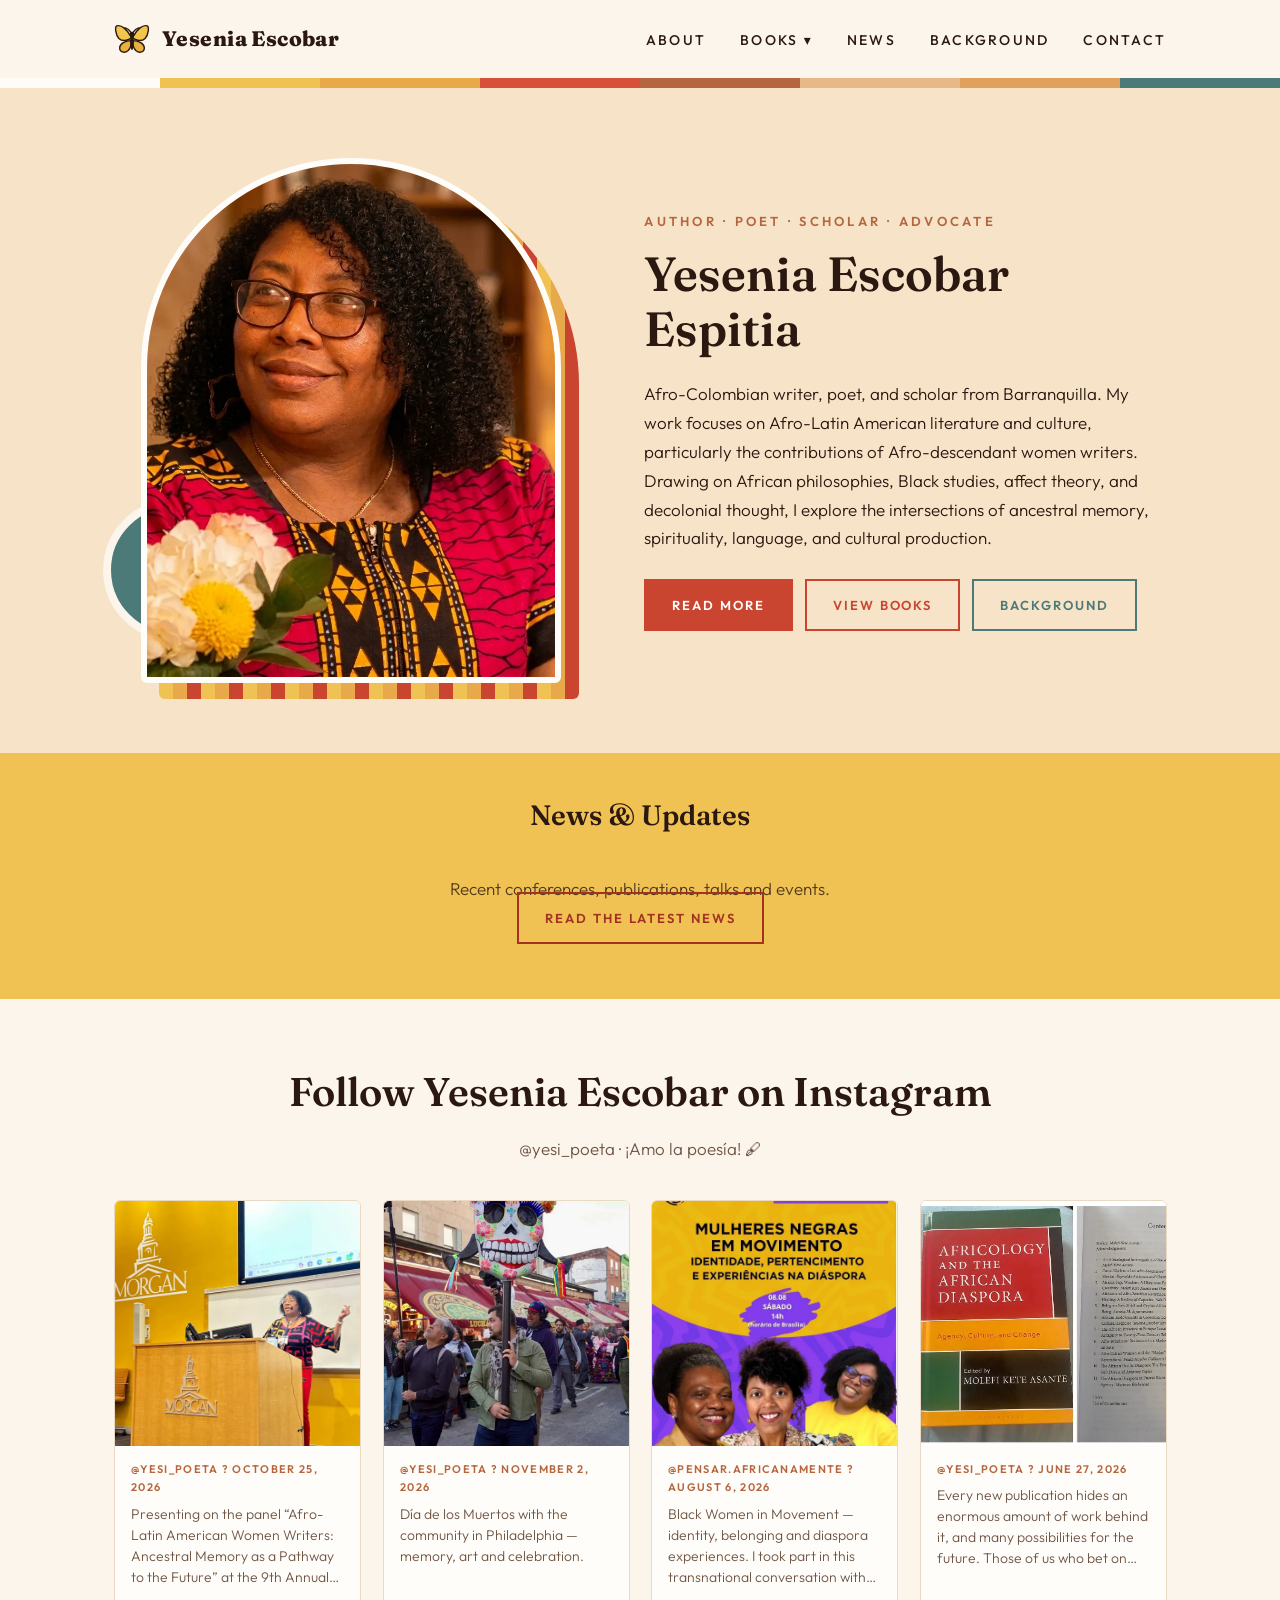
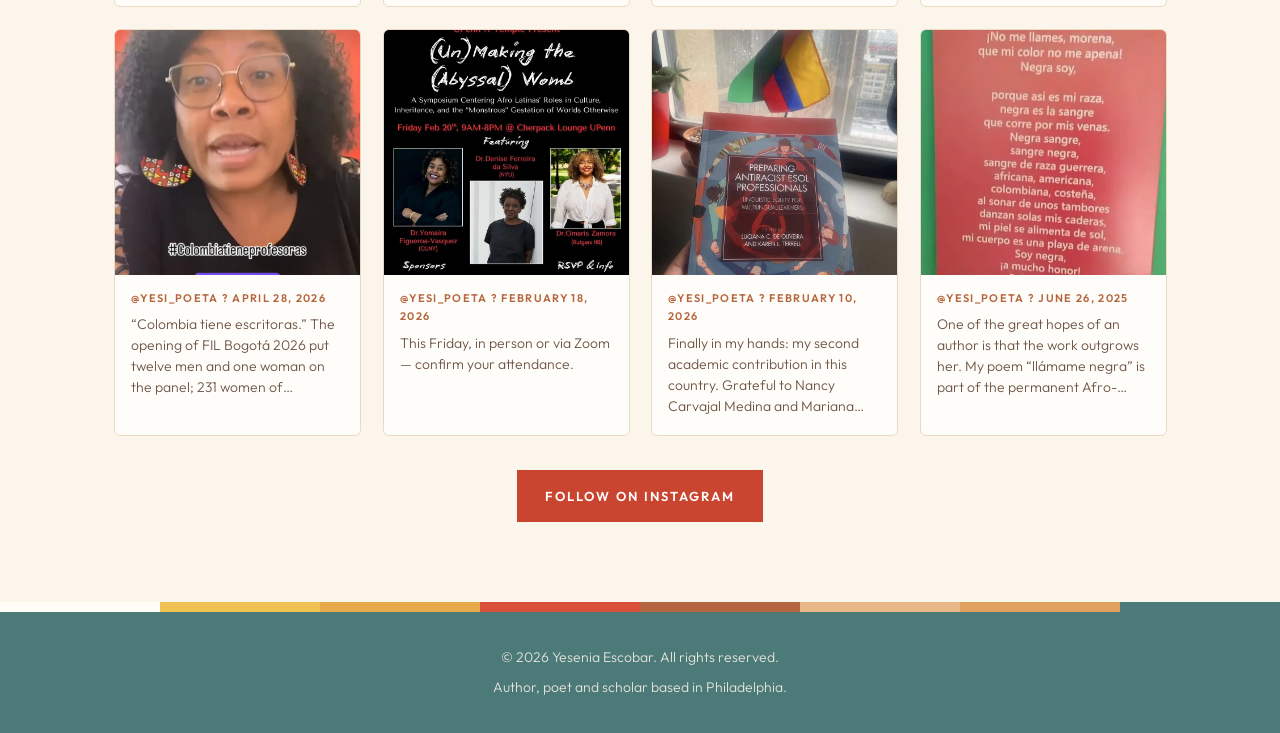
==== index.html @ 47290bd9 "Update site content and media - Add Background page with two tabs (Scholar and Writer / Activism and" ====
<!DOCTYPE html>
<html lang="en">
<head>
<meta charset="utf-8">
<meta name="viewport" content="width=device-width, initial-scale=1, viewport-fit=cover">
<meta name="description" content="Yesenia Escobar Espitia — Afro-Colombian writer, poet, professor and lawyer. Author of Anoche soñé con cocodrilos, Ensueño negro del África mía, ¿Dónde estás, Masmelo? and Mamá Avó.">
<title>Yesenia Escobar | Author & Poet</title>
<link href="https://fonts.googleapis.com/css2?family=Fraunces:ital,wght@0,400;0,600;0,800;1,400&family=Outfit:wght@300;400;500;600&display=swap" rel="stylesheet">
<link rel="icon" href="assets/img/favicon.svg?v=8" type="image/svg+xml">
<link rel="stylesheet" href="css/styles.css?v=8">
<link rel="stylesheet" href="css/animations.css?v=8">
</head>
<body data-page="home">
<div class="progress"></div>
<header><div class="wrap bar">
<a class="logo" href="index.html"><span class="bfly" aria-hidden="true"><svg viewBox="-1 -1 66 66" xmlns="http://www.w3.org/2000/svg"><g class="wing wing-l" stroke="#2b1810" stroke-width="2.6" stroke-linejoin="round"><path d="M30 28C24 15 12 5 4 8 0.5 10 1.5 24 8 31 14 37 24 35 30 31Z" fill="#f2c64b"/><path d="M30 35C21 35 11 39 9.5 47 8.5 56 18 59 25 53 29 49 31 41 30 35Z" fill="#e9b23e"/></g><g class="wing wing-r" stroke="#2b1810" stroke-width="2.6" stroke-linejoin="round"><path d="M34 28C40 15 52 5 60 8 63.5 10 62.5 24 56 31 50 37 40 35 34 31Z" fill="#f2c64b"/><path d="M34 35C43 35 53 39 54.5 47 55.5 56 46 59 39 53 35 49 33 41 34 35Z" fill="#e9b23e"/></g><ellipse cx="32" cy="38" rx="3.2" ry="14.5" fill="#2b1810"/><circle cx="32" cy="23" r="4.3" fill="#2b1810"/><path d="M30.5 20.5C27 15 23 12.5 19.5 11.5M33.5 20.5C37 15 41 12.5 44.5 11.5" fill="none" stroke="#2b1810" stroke-width="2.6" stroke-linecap="round"/></svg></span>Yesenia Escobar</a>
<button class="burger" id="burger" aria-label="Menu" aria-expanded="false">☰</button>
<nav id="nav"><ul>
<li><a href="about.html" data-r="about">About</a></li>
<li class="dd"><a href="books.html" data-r="books">Books ▾</a><ul id="ddl"></ul></li>
<li><a href="news.html" data-r="news">News</a></li>
<li><a href="profiles.html" data-r="profiles">Background</a></li>
<li><a href="contact.html" data-r="contact">Contact</a></li>
</ul></nav></div></header>
<main id="app">
<div class="wrap"><section class="hero">
<div class="photo"><div class="pf"><img src="assets/img/profile.webp" alt="Portrait of Yesenia Escobar" width="1102" height="960"></div></div>
<div><div class="kicker">Author · Poet · Scholar · Advocate</div><h1>Yesenia Escobar Espitia</h1><p>Afro-Colombian writer, poet, and scholar from Barranquilla. My work focuses on Afro-Latin American literature and culture, particularly the contributions of Afro-descendant women writers. Drawing on African philosophies, Black studies, affect theory, and decolonial thought, I explore the intersections of ancestral memory, spirituality, language, and cultural production.</p><div class="btns"><a class="btn solid" href="about.html">Read More</a><a class="btn" href="books.html">View Books</a><a class="btn green" href="profiles.html">Background</a></div></div>
</section></div>
<section class="band"><div class="wrap"><h2>News &amp; Updates</h2><p>Recent conferences, publications, talks and events.</p><a class="btn" href="news.html">Read the Latest News</a></div></section>
<section class="insta"><div class="wrap"><h2>Follow Yesenia Escobar on Instagram</h2><span class="handle">@yesi_poeta · ¡Amo la poesía! 🖋</span><div class="ig-grid" id="ig"></div><div class="btns" style="justify-content:center;margin-top:34px"><a class="btn solid" href="https://www.instagram.com/yesi_poeta/">Follow on Instagram</a></div></div></section>
</main>
<footer><div class="wrap"><span>© 2026 Yesenia Escobar. All rights reserved.</span><span>Author, poet and scholar based in Philadelphia.</span></div></footer>
<script src="js/data.js?v=8"></script>
<script src="js/animations.js?v=8"></script>
<script src="js/main.js?v=8"></script>
</body>
</html>
---- css/styles.css ----
:root{color-scheme:light;--bg:#fbf5ec;--surface:#fffdf9;--ink:#2b1810;--muted:#6f5646;--terra:#c9452f;--terra-d:#a33220;--green:#4c7a78;--ochre:#efc253;--amber:#e8a94a;--clay:#b5663f;--peach:#e8b887;--line:#ead9c3;--on-dark:#fff7ec;--tint:#f6e3c8;--stripe:linear-gradient(90deg,#fffcf8 0 12.5%,#efc253 0 25%,#e8a94a 0 37.5%,#d9503a 0 50%,#b5663f 0 62.5%,#e8b887 0 75%,#e0a15e 0 87.5%,#4c7a78 0)}


html{scroll-padding-top:env(safe-area-inset-top,0px);scroll-behavior:smooth}
*{box-sizing:border-box}
body{margin:0;padding-top:env(safe-area-inset-top,0px);padding-bottom:env(safe-area-inset-bottom,0px);background:var(--bg);color:var(--ink);font-family:'Outfit',system-ui,sans-serif;font-weight:300;line-height:1.7;font-size:17px}
h1,h2,h3{font-family:'Fraunces',Georgia,serif;font-weight:600;line-height:1.15;margin:0 0 .5em}
a{color:inherit;text-decoration:none}
.wrap{max-width:1100px;margin:0 auto;padding:0 24px}
/* header */
header{position:sticky;top:env(safe-area-inset-top,0px);z-index:50;background:var(--bg);border-bottom:1px solid var(--line)}
body::before{content:"";position:fixed;inset:0 0 auto;height:env(safe-area-inset-top,0px);background:var(--bg);z-index:30}
.bar{display:flex;align-items:center;justify-content:space-between;height:78px}
.logo{display:flex;align-items:center;gap:12px;font-family:'Fraunces',serif;font-weight:800;font-size:21px;letter-spacing:.02em;cursor:pointer}
.logo .bfly{width:36px;height:36px;display:block;flex:none}
.logo .bfly svg{display:block;width:100%;height:100%;overflow:visible}
nav ul{list-style:none;display:flex;gap:34px;margin:0;padding:0}
nav a{font-size:14px;letter-spacing:.16em;text-transform:uppercase;font-weight:500;padding:8px 0;border-bottom:2px solid transparent;cursor:pointer}
nav a:hover,nav a.on{border-color:var(--terra);color:var(--terra)}
.dd{position:relative}
.dd ul{display:none;position:absolute;top:100%;left:-18px;z-index:60;flex-direction:column;gap:0;background:var(--surface);border:1px solid var(--line);border-top:3px solid var(--terra);min-width:270px;padding:8px 0;box-shadow:0 14px 30px #0002}
.dd:hover ul{display:flex}
.dd ul a{display:block;padding:9px 20px;text-transform:none;letter-spacing:0;font-size:15px;border:0}
.dd ul a:hover{background:var(--bg)}
.burger{display:none;background:none;border:0;font-size:28px;color:var(--ink);cursor:pointer}
@media(max-width:860px){.burger{display:block}nav{display:none;position:absolute;top:78px;left:0;right:0;background:var(--bg);border-bottom:1px solid var(--line);padding:10px 24px 20px}nav.show{display:block}nav ul{flex-direction:column;gap:6px}.dd ul{display:flex;position:static;box-shadow:none;border:0;border-left:3px solid var(--terra);margin-left:6px}}
/* hero */
.hero{display:grid;grid-template-columns:1fr 1.1fr;gap:56px;align-items:center;padding:70px 0}
.cover{aspect-ratio:2/3;border-radius:4px 10px 10px 4px;position:relative;display:flex;flex-direction:column;justify-content:space-between;padding:12% 10%;color:var(--on-dark);box-shadow:-8px 10px 0 var(--ochre),0 24px 50px #0004;overflow:hidden}
.cover::before{content:"";position:absolute;inset:0;background:repeating-linear-gradient(135deg,#ffffff12 0 12px,transparent 12px 24px);}
.cover::after{content:"";position:absolute;left:0;top:0;bottom:0;width:7%;background:#0003}
.cover b{font-family:'Fraunces',serif;font-size:clamp(24px,3.4vw,40px);line-height:1.05;position:relative;text-transform:uppercase;letter-spacing:.03em}
.cover small{position:relative;letter-spacing:.3em;text-transform:uppercase;font-size:12px}
.c0{background:linear-gradient(160deg,#d9503a,#8c2a1a)}.c1{background:linear-gradient(160deg,#4c7a78,#2a4745)}.c2{background:linear-gradient(160deg,#efc253,#c98a2a)}.c3{background:linear-gradient(160deg,#b5663f,#5a2d18)}.c4{background:linear-gradient(160deg,#e8a94a,#b5663f)}.c5{background:linear-gradient(160deg,#c9452f,#e8a94a)}.c6{background:linear-gradient(160deg,#4c7a78,#d9503a)}
.kicker{font-size:13px;letter-spacing:.25em;text-transform:uppercase;color:var(--terra);font-weight:600;margin-bottom:14px}
.hero h1,.hero h2{font-size:clamp(30px,4vw,48px)}
.btns{display:flex;flex-wrap:wrap;gap:12px;margin-top:26px}
.btn{display:inline-block;padding:13px 26px;border:2px solid var(--terra);font-size:13px;letter-spacing:.15em;text-transform:uppercase;font-weight:600;cursor:pointer;background:transparent;color:var(--terra);font-family:inherit;transition:.2s}
.btn:hover{background:var(--terra);color:#fff}
.btn.solid{background:var(--terra);color:#fff}.btn.solid:hover{background:var(--terra-d);border-color:var(--terra-d)}
.btn.green{border-color:var(--green);color:var(--green)}.btn.green:hover{background:var(--green);color:#fff}
@media(max-width:860px){.hero{grid-template-columns:1fr;gap:36px;padding:40px 0}.cover{max-width:300px;margin:0 auto 10px}}
.photo{position:relative;width:100%;max-width:420px;margin:0 auto;aspect-ratio:4/5}
.photo::before{content:"";position:absolute;inset:0;transform:translate(18px,16px);border-radius:999px 999px 28px 28px;background:repeating-linear-gradient(90deg,var(--ochre) 0 14px,var(--amber) 14px 28px,var(--terra) 28px 42px)}
.photo::after{content:"";position:absolute;width:30%;aspect-ratio:1;left:-9%;bottom:8%;border-radius:50%;background:var(--green);border:8px solid var(--bg)}
.photo .pf{position:absolute;inset:0;z-index:1;border-radius:999px 999px 28px 28px;overflow:hidden;background:var(--peach);border:6px solid var(--surface)}
.photo .pf img{display:block;width:100%;height:100%;object-fit:cover}
@media(max-width:860px){.photo{max-width:300px;margin-bottom:24px}}
/* band + insta */
.band{background:var(--green);color:var(--on-dark);padding:46px 0;text-align:center}
.band h2,.band h3{font-size:28px}.band p{margin:0 0 18px;opacity:.85}
.band .btn{border-color:var(--ochre);color:var(--ochre)}.band .btn:hover{background:var(--ochre);color:var(--ink)}
.insta{padding:70px 0 80px;text-align:center}
.insta h1,.insta h2{font-size:clamp(28px,3.6vw,40px)}
.handle{display:inline-block;margin-bottom:30px;color:var(--muted)}
.ig-grid{display:grid;grid-template-columns:repeat(4,1fr);gap:22px;text-align:left;margin-top:6px}
.ig-card{display:flex;flex-direction:column;background:var(--surface);border:1px solid var(--line);border-radius:6px;overflow:hidden;transition:transform .25s,box-shadow .25s}
.ig-card:hover{transform:translateY(-6px);box-shadow:0 16px 30px #00000012}
.ig-card .thumb{aspect-ratio:1;background:var(--tint);overflow:hidden}
.ig-card .thumb img{display:block;width:100%;height:100%;object-fit:cover}
.ig-card .body{display:flex;flex-direction:column;gap:7px;padding:14px 16px 18px;flex:1}
.ig-card .src{font-size:11px;letter-spacing:.12em;text-transform:uppercase;font-weight:600;color:var(--clay)}
.ig-card p{margin:0;font-size:14px;line-height:1.5;color:var(--muted);display:-webkit-box;-webkit-line-clamp:4;-webkit-box-orient:vertical;overflow:hidden}
.post{background:var(--surface);border:1px solid var(--line);display:flex;flex-direction:column}
.post .img{aspect-ratio:1;position:relative}
.post p{margin:0;padding:14px 16px 18px;font-size:14px;line-height:1.55;color:var(--muted)}
.post:nth-child(3n+1) .img{background:radial-gradient(circle at 30% 30%,var(--ochre),var(--terra))}
.post:nth-child(3n+2) .img{background:linear-gradient(45deg,var(--green),#7a9a6b)}
.post:nth-child(3n) .img{background:repeating-conic-gradient(var(--terra-d) 0 25%,#b5532f 0 50%) 0 0/46px 46px}
@media(max-width:860px){.ig-grid{grid-template-columns:repeat(2,1fr)}}
@media(max-width:480px){.ig-grid{grid-template-columns:1fr}}
/* inner pages */
.page-head{background:var(--terra);color:var(--on-dark);padding:64px 0 54px;position:relative;overflow:hidden}
.page-head::after{content:"";position:absolute;right:-60px;top:-60px;width:260px;height:260px;border-radius:50%;border:34px solid #ffffff18}
.page-head h1{font-size:clamp(34px,5vw,56px);margin:0}
.section{padding:60px 0}
.two{display:grid;grid-template-columns:1fr 1.5fr;gap:56px;align-items:start}
.bgrid{display:grid;grid-template-columns:repeat(4,1fr);gap:30px}
.bk{cursor:pointer}.bk .cover{padding:12% 9%;transition:.25s}.bk:hover .cover{transform:translateY(-6px)}
.bk h3{margin:20px 0 4px;font-size:21px}.bk span{color:var(--muted);font-size:14px}
.cover b{font-size:clamp(18px,2vw,26px)}
.hero .cover b{font-size:clamp(24px,3.4vw,40px)}
.badge{display:inline-block;background:var(--ochre);color:var(--ink);padding:4px 12px;font-size:12px;letter-spacing:.15em;text-transform:uppercase;font-weight:600;margin-bottom:16px}
.book-cover-wrap{max-width:340px}
.cover.has-img{padding:0;background:var(--tint)}
.cover.has-img::before,.cover.has-img::after{display:none}
.cover.has-img img{display:block;width:100%;height:100%;object-fit:cover;position:relative;z-index:1}
.cover.has-img.fit{background:#100e1a}
.cover.has-img.fit img{object-fit:contain}
.book-meta{display:grid;grid-template-columns:auto 1fr;gap:8px 18px;margin:24px 0 28px;font-size:15px;color:var(--muted)}
.book-meta dt{font-size:11px;letter-spacing:.14em;text-transform:uppercase;font-weight:600;color:var(--ink);padding-top:3px}
.book-meta dd{margin:0}
.review{border-left:4px solid var(--terra);margin:28px 0;padding:6px 22px;font-family:Fraunces,serif;font-size:21px;font-style:italic}
.review cite{display:block;margin-top:12px;font-family:'Outfit',sans-serif;font-size:12px;font-style:normal;letter-spacing:.14em;text-transform:uppercase;color:var(--muted)}
.lead{font-size:19px;color:var(--muted);max-width:70ch;margin:0}
.pcards{display:grid;grid-template-columns:1fr 1fr;gap:30px;margin-top:34px}
.pcard{background:var(--surface);border:1px solid var(--line);border-radius:6px;padding:34px 32px;display:flex;flex-direction:column}
.pcard h2{margin-bottom:.35em}
.pcard ul{margin:0 0 24px;padding-left:22px;color:var(--muted)}
.pcard li{margin-bottom:6px}
.pcard .btn{align-self:flex-start;margin-top:auto}
@media(max-width:860px){.pcards{grid-template-columns:1fr}}
.post-n{display:grid;grid-template-columns:240px 1fr;gap:30px;padding:30px 0;border-bottom:1px solid var(--line)}
.post-n .post{height:100%}
.post-n .post .img{flex:1}
.post-n .t{aspect-ratio:4/3}
form{display:grid;gap:18px;max-width:640px}
label{font-size:13px;letter-spacing:.14em;text-transform:uppercase;font-weight:500}
input,textarea{width:100%;padding:13px 14px;border:1px solid var(--line);background:var(--surface);color:var(--ink);font:inherit;margin-top:6px}
input:focus,textarea:focus{outline:2px solid var(--terra)}
.ok{color:var(--green);font-weight:500}
footer{background:var(--ink);color:var(--on-dark);padding:34px 0;text-align:center;font-size:14px}
footer .wrap{display:flex;flex-direction:column;gap:6px;opacity:.85}
@media(max-width:860px){.two,.post-n{grid-template-columns:1fr}.bgrid{grid-template-columns:1fr 1fr;gap:22px}}
@media(max-width:480px){.bgrid{grid-template-columns:1fr}}
/* palette applied site-wide */
::selection{background:var(--ochre);color:#2b1810}
header{border-bottom:0}
header::after{content:"";position:absolute;left:0;right:0;bottom:-10px;height:10px;background:var(--stripe)}
.dd ul{border-top-color:var(--amber)}
.hero{background:var(--tint);box-shadow:0 0 0 100vmax var(--tint);clip-path:inset(0 -100vmax);padding:70px 0;margin-top:10px}
.kicker{color:var(--clay)}
.band{background:var(--ochre);color:#2b1810}
.band p{opacity:.8}
.band .btn{border-color:var(--terra-d);color:var(--terra-d)}
.band .btn:hover{background:var(--terra);border-color:var(--terra);color:#fff}
.post:nth-child(4n+1) .img{background:radial-gradient(circle at 30% 30%,var(--ochre),var(--amber))}
.post:nth-child(4n+2) .img{background:linear-gradient(45deg,var(--green),#7fa7a4)}
.post:nth-child(4n+3) .img{background:repeating-conic-gradient(var(--terra) 0 25%,#d9503a 0 50%) 0 0/46px 46px}
.post:nth-child(4n) .img{background:linear-gradient(160deg,var(--peach),var(--clay))}
.page-head::before{content:"";position:absolute;left:0;right:0;bottom:0;height:10px;background:var(--stripe)}
blockquote{border-left-color:var(--amber)!important}
footer{background:var(--green);color:var(--on-dark);position:relative;padding-top:44px}
footer::before{content:"";position:absolute;left:0;right:0;top:0;height:10px;background:var(--stripe)}
@media(max-width:860px){.hero{padding:40px 0}}
/* v3: always light, harmonious (60% cream/peach, 30% warm terracotta+yellow, 10% teal accent) */
.wrap.section{padding:64px 24px}
.page-head{background:var(--tint);color:var(--ink);padding:76px 0 66px}
.page-head::after{border:0;width:300px;height:300px;right:-70px;top:-100px;background:var(--ochre);opacity:.6}
.page-head .wrap{position:relative;z-index:1}
.page-head .wrap::before{content:"";position:absolute;right:140px;bottom:-34px;width:110px;height:110px;border-radius:50%;border:16px solid var(--green);opacity:.35}
.page-head h1{color:var(--ink)}
.page-head h1::after{content:"";display:block;width:84px;height:6px;margin-top:16px;background:var(--terra);border-radius:3px}
.post-n .post,.post{border-radius:6px;overflow:hidden}
.insta{background:var(--bg)}
/* v4: background tabs + news feed */
.tabs{display:flex;flex-wrap:wrap;gap:8px;margin:34px 0 38px;border-bottom:1px solid var(--line)}
.tab{background:none;border:0;border-bottom:3px solid transparent;margin:0 0 -1px;padding:12px 4px;font:inherit;font-size:14px;letter-spacing:.14em;text-transform:uppercase;font-weight:600;color:var(--muted);cursor:pointer;transition:.2s}
.tab:hover{color:var(--terra)}
.tab.on{color:var(--terra);border-color:var(--terra)}
.tabpanel{padding-top:6px}
.panel-cols{display:grid;grid-template-columns:1fr 1fr;gap:36px;margin-bottom:10px}
.panel-cols h2{margin-top:0}
.panel-cols ul{margin:0 0 24px;padding-left:22px;color:var(--muted)}
.panel-cols li{margin-bottom:6px}
.panel-cols .btn{margin-top:6px}
.events-title{margin-top:38px}
.event-grid{display:grid;grid-template-columns:1fr 1fr;gap:22px;margin:22px 0 28px;align-items:start}
figure{margin:0}
.event-grid img{display:block;width:100%;height:auto;border-radius:6px;border:1px solid var(--line);background:var(--surface)}
.event-grid figure.fit img{object-fit:contain;background:#fff}
figcaption{font-size:13px;color:var(--muted);margin-top:9px;line-height:1.55}
.news-item{display:grid;grid-template-columns:1fr 1.05fr;gap:42px;padding:44px 0;border-bottom:1px solid var(--line);align-items:start}
.news-item:first-child{padding-top:34px}
.news-item:last-child{border-bottom:0;padding-bottom:10px}
.news-body .kicker{margin-bottom:8px}
.news-item h2{font-size:clamp(22px,2.6vw,30px);margin-bottom:.4em}
.news-body p{margin-top:0}
.news-gallery{display:grid;gap:14px}
.news-item>*,.panel-cols>*,.event-grid figure,.news-gallery figure{min-width:0}
.news-gallery img,.event-grid img{max-width:100%}
.news-gallery.multi{grid-template-columns:1fr 1fr}
.news-gallery.multi figure:first-child:nth-last-child(3){grid-column:1/-1}
.news-gallery img{display:block;width:100%;aspect-ratio:4/3;object-fit:cover;border-radius:6px;border:1px solid var(--line);background:var(--tint)}
.news-gallery figure.fit img{object-fit:contain;background:#fff;aspect-ratio:9/16}
.news-gallery figure.portrait img{aspect-ratio:3/4}
.caption{font-size:13px;line-height:1.55;color:var(--muted);margin:12px 0 0;border-left:3px solid var(--ochre);padding-left:12px}
@media(max-width:860px){.panel-cols,.event-grid,.news-item{grid-template-columns:1fr;gap:26px}.news-item{padding:34px 0}}
@media(max-width:480px){.news-gallery.multi{grid-template-columns:1fr}.news-gallery.multi figure:first-child:nth-last-child(3){grid-column:auto}}
---- css/animations.css ----
/* Smoothness layer: easing, reveals, page transitions, micro-interactions */
:root{--ease:cubic-bezier(.22,.8,.24,1)}
.progress{position:fixed;top:env(safe-area-inset-top,0px);left:0;height:4px;width:100%;transform:scaleX(0);transform-origin:0 50%;background:linear-gradient(90deg,var(--ochre),var(--terra),var(--green));z-index:40;will-change:transform}
header{transition:box-shadow .35s var(--ease)}
.bar{transition:height .35s var(--ease)}
header.scrolled .bar{height:62px}
header.scrolled{box-shadow:0 10px 26px #3b1f0f1f}
.logo .bfly .wing{transition:transform .38s var(--ease);transform-box:fill-box}
.logo .bfly .wing-l{transform-origin:100% 50%}
.logo .bfly .wing-r{transform-origin:0% 50%}
@media(hover:hover){.logo:hover .bfly .wing-l,.logo:hover .bfly .wing-r{transform:scaleX(.84)}}
nav a{transition:color .25s,border-color .25s}
.dd ul{display:flex;opacity:0;visibility:hidden;transform:translateY(10px);transition:opacity .25s var(--ease),transform .25s var(--ease),visibility .25s}
.dd:hover ul,.dd:focus-within ul{opacity:1;visibility:visible;transform:none}
#app{transition:opacity .22s ease,transform .22s ease}
#app.entering{animation:pageIn .6s var(--ease) both}
@keyframes pageIn{from{opacity:0;transform:translateY(16px)}to{opacity:1;transform:none}}
.reveal{opacity:0;transform:translateY(30px);transition:opacity .8s var(--ease),transform .8s var(--ease);transition-delay:var(--d,0ms);will-change:opacity,transform}
.reveal.in{opacity:1;transform:none}
.reveal.done{transition:transform .35s var(--ease),box-shadow .35s var(--ease),opacity .3s;transition-delay:0s;will-change:auto}
.btn{position:relative;overflow:hidden;transition:background .3s var(--ease),color .3s,border-color .3s,transform .3s var(--ease),box-shadow .3s}
.btn:hover{transform:translateY(-3px);box-shadow:0 10px 20px #b5663f40}
.btn:active{transform:translateY(0) scale(.96);box-shadow:none;transition-duration:.1s}
.ripple{position:absolute;border-radius:50%;background:#fff7;transform:scale(0);animation:rip .65s ease-out forwards;pointer-events:none}
@keyframes rip{to{transform:scale(4);opacity:0}}
a:focus-visible,button:focus-visible,input:focus-visible,textarea:focus-visible,[role="button"]:focus-visible{outline:3px solid var(--ochre);outline-offset:3px}
.photo .pf{animation:float 7s ease-in-out infinite}
@keyframes float{50%{transform:translateY(-8px)}}
.photo::before{transition:transform .6s var(--ease)}.photo:hover::before{transform:translate(28px,24px)}
.bk .cover{transition:transform .5s var(--ease),box-shadow .5s var(--ease)}
.bk:hover .cover{transform:translateY(-10px) rotate(-1.2deg);box-shadow:-10px 14px 0 var(--ochre),0 30px 50px #0004}
.post.done:hover{transform:translateY(-6px);box-shadow:0 16px 30px #3b1f0f22}
.post .img{transition:transform .6s var(--ease)}.post:hover .img{transform:scale(1.06)}
.post{overflow:hidden}
@media(max-width:860px){.dd ul{opacity:1;visibility:visible;transform:none}nav.show{animation:pageIn .3s var(--ease)}}
@media (prefers-reduced-motion:reduce){html{scroll-behavior:auto}*,*::before,*::after{animation-duration:.01ms!important;animation-iteration-count:1!important;transition-duration:.01ms!important}.reveal{opacity:1;transform:none}}
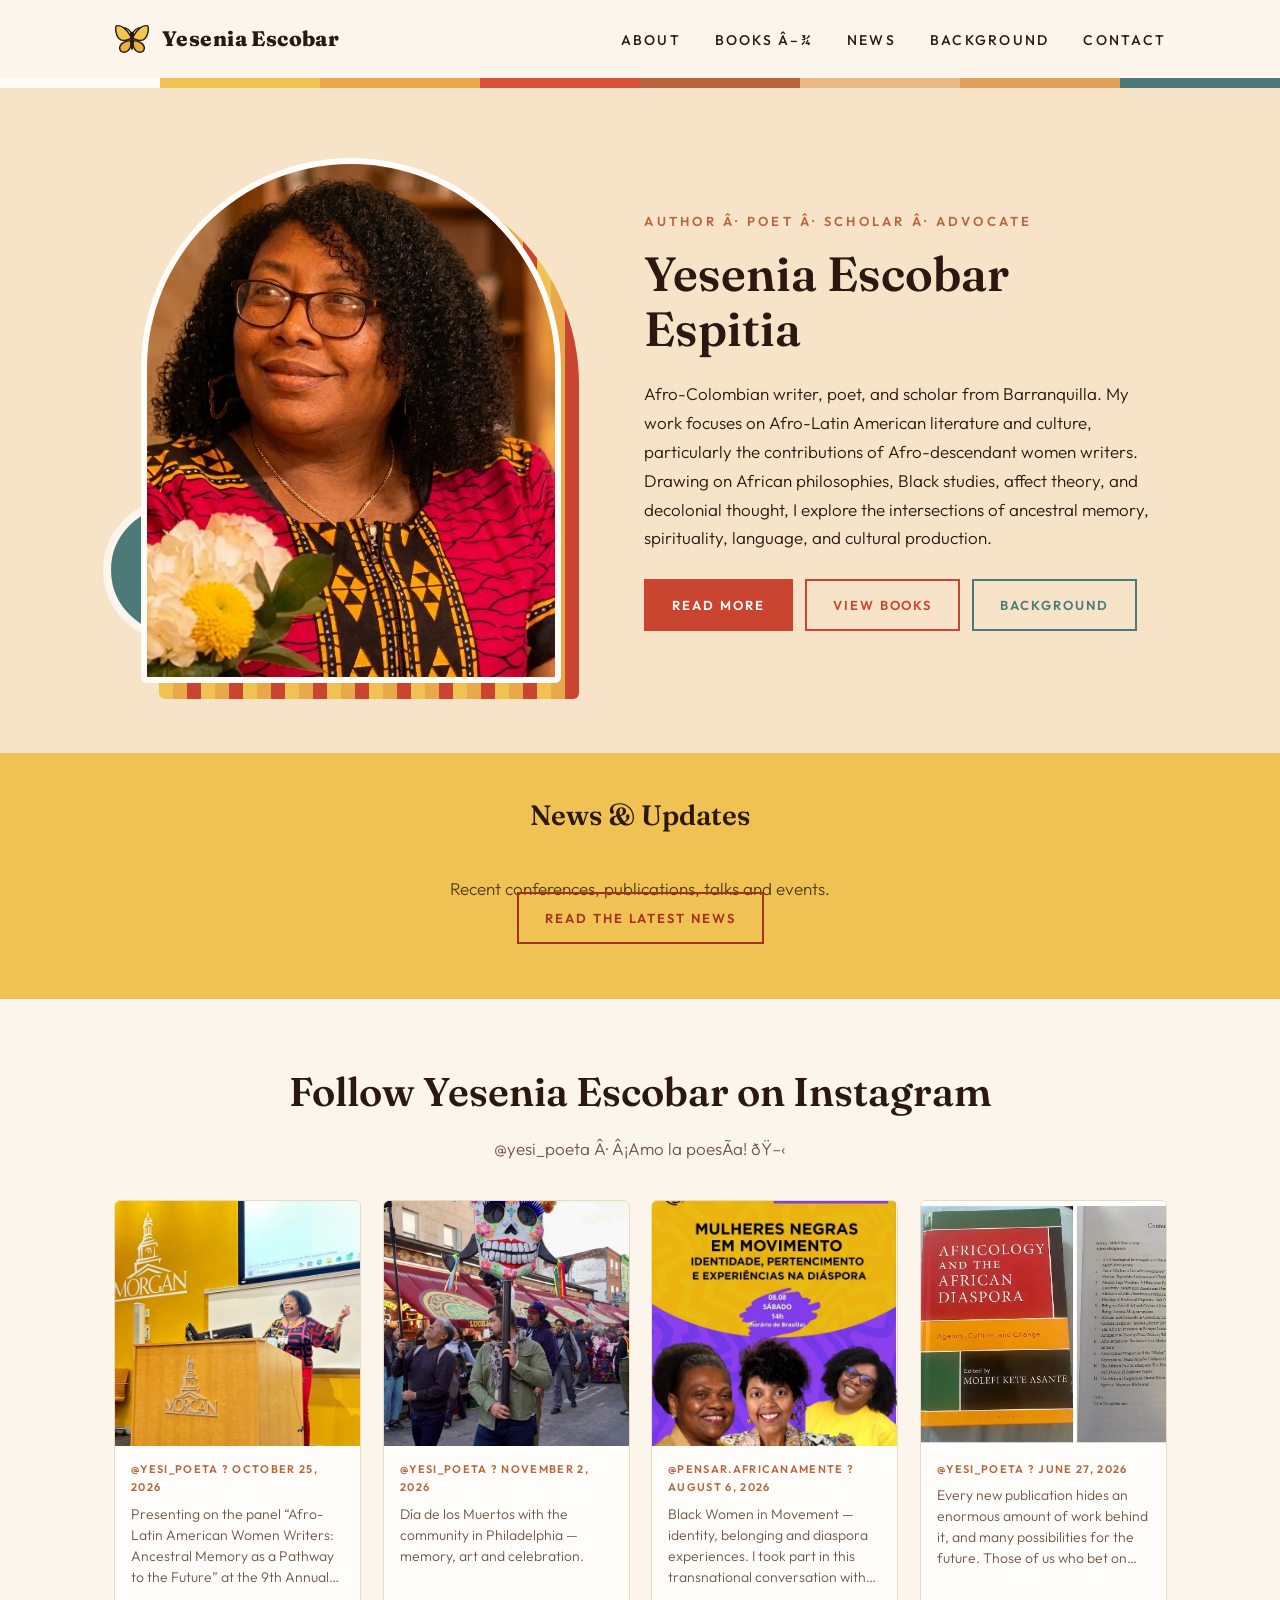
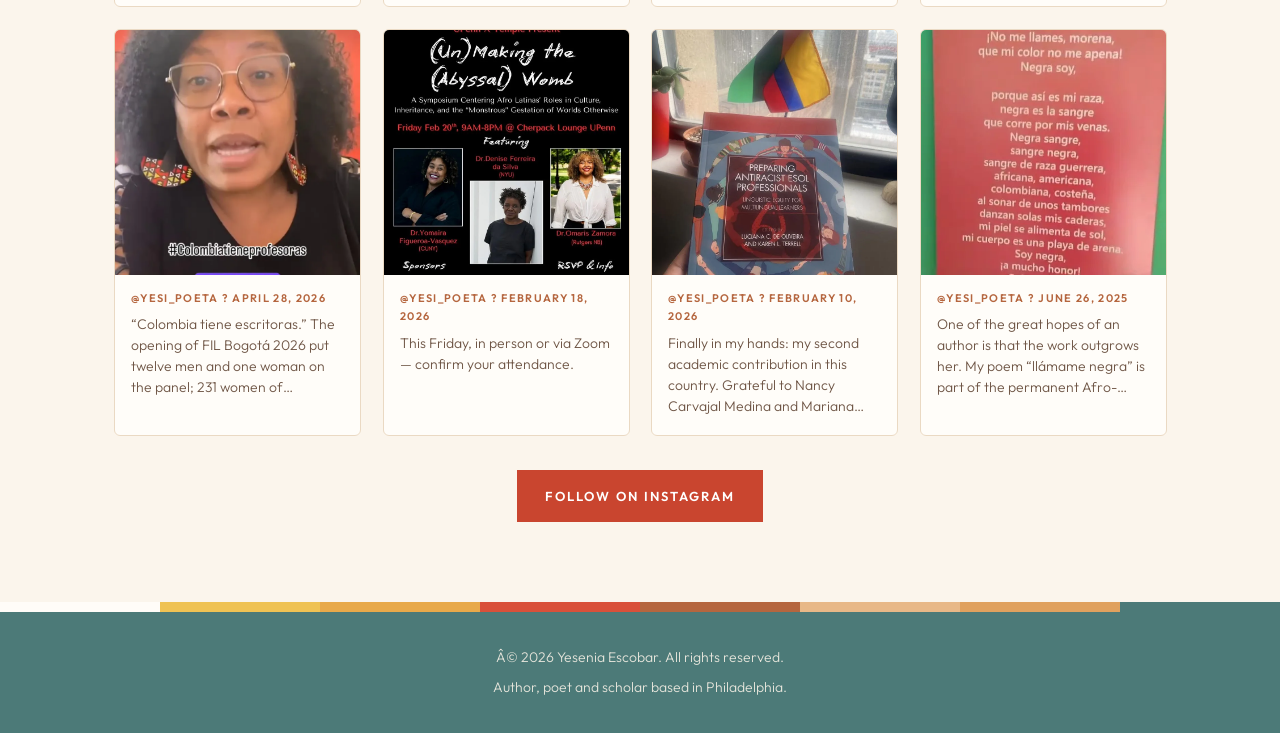
==== commit a02a4c73: "Refine Background and News layouts - Remove event photos from the Background tabs; both tabs are tex" ====
--- a/index.html
+++ b/index.html
@@ -3,21 +3,21 @@
 <head>
 <meta charset="utf-8">
 <meta name="viewport" content="width=device-width, initial-scale=1, viewport-fit=cover">
-<meta name="description" content="Yesenia Escobar Espitia — Afro-Colombian writer, poet, professor and lawyer. Author of Anoche soñé con cocodrilos, Ensueño negro del África mía, ¿Dónde estás, Masmelo? and Mamá Avó.">
+<meta name="description" content="Yesenia Escobar Espitia â€” Afro-Colombian writer, poet, professor and lawyer. Author of Anoche soÃ±Ã© con cocodrilos, EnsueÃ±o negro del Ãfrica mÃ­a, Â¿DÃ³nde estÃ¡s, Masmelo? and MamÃ¡ AvÃ³.">
 <title>Yesenia Escobar | Author & Poet</title>
 <link href="https://fonts.googleapis.com/css2?family=Fraunces:ital,wght@0,400;0,600;0,800;1,400&family=Outfit:wght@300;400;500;600&display=swap" rel="stylesheet">
-<link rel="icon" href="assets/img/favicon.svg?v=8" type="image/svg+xml">
-<link rel="stylesheet" href="css/styles.css?v=8">
-<link rel="stylesheet" href="css/animations.css?v=8">
+<link rel="icon" href="assets/img/favicon.svg?v=9" type="image/svg+xml">
+<link rel="stylesheet" href="css/styles.css?v=9">
+<link rel="stylesheet" href="css/animations.css?v=9">
 </head>
 <body data-page="home">
 <div class="progress"></div>
 <header><div class="wrap bar">
 <a class="logo" href="index.html"><span class="bfly" aria-hidden="true"><svg viewBox="-1 -1 66 66" xmlns="http://www.w3.org/2000/svg"><g class="wing wing-l" stroke="#2b1810" stroke-width="2.6" stroke-linejoin="round"><path d="M30 28C24 15 12 5 4 8 0.5 10 1.5 24 8 31 14 37 24 35 30 31Z" fill="#f2c64b"/><path d="M30 35C21 35 11 39 9.5 47 8.5 56 18 59 25 53 29 49 31 41 30 35Z" fill="#e9b23e"/></g><g class="wing wing-r" stroke="#2b1810" stroke-width="2.6" stroke-linejoin="round"><path d="M34 28C40 15 52 5 60 8 63.5 10 62.5 24 56 31 50 37 40 35 34 31Z" fill="#f2c64b"/><path d="M34 35C43 35 53 39 54.5 47 55.5 56 46 59 39 53 35 49 33 41 34 35Z" fill="#e9b23e"/></g><ellipse cx="32" cy="38" rx="3.2" ry="14.5" fill="#2b1810"/><circle cx="32" cy="23" r="4.3" fill="#2b1810"/><path d="M30.5 20.5C27 15 23 12.5 19.5 11.5M33.5 20.5C37 15 41 12.5 44.5 11.5" fill="none" stroke="#2b1810" stroke-width="2.6" stroke-linecap="round"/></svg></span>Yesenia Escobar</a>
-<button class="burger" id="burger" aria-label="Menu" aria-expanded="false">☰</button>
+<button class="burger" id="burger" aria-label="Menu" aria-expanded="false">â˜°</button>
 <nav id="nav"><ul>
 <li><a href="about.html" data-r="about">About</a></li>
-<li class="dd"><a href="books.html" data-r="books">Books ▾</a><ul id="ddl"></ul></li>
+<li class="dd"><a href="books.html" data-r="books">Books â–¾</a><ul id="ddl"></ul></li>
 <li><a href="news.html" data-r="news">News</a></li>
 <li><a href="profiles.html" data-r="profiles">Background</a></li>
 <li><a href="contact.html" data-r="contact">Contact</a></li>
@@ -25,14 +25,14 @@
 <main id="app">
 <div class="wrap"><section class="hero">
 <div class="photo"><div class="pf"><img src="assets/img/profile.webp" alt="Portrait of Yesenia Escobar" width="1102" height="960"></div></div>
-<div><div class="kicker">Author · Poet · Scholar · Advocate</div><h1>Yesenia Escobar Espitia</h1><p>Afro-Colombian writer, poet, and scholar from Barranquilla. My work focuses on Afro-Latin American literature and culture, particularly the contributions of Afro-descendant women writers. Drawing on African philosophies, Black studies, affect theory, and decolonial thought, I explore the intersections of ancestral memory, spirituality, language, and cultural production.</p><div class="btns"><a class="btn solid" href="about.html">Read More</a><a class="btn" href="books.html">View Books</a><a class="btn green" href="profiles.html">Background</a></div></div>
+<div><div class="kicker">Author Â· Poet Â· Scholar Â· Advocate</div><h1>Yesenia Escobar Espitia</h1><p>Afro-Colombian writer, poet, and scholar from Barranquilla. My work focuses on Afro-Latin American literature and culture, particularly the contributions of Afro-descendant women writers. Drawing on African philosophies, Black studies, affect theory, and decolonial thought, I explore the intersections of ancestral memory, spirituality, language, and cultural production.</p><div class="btns"><a class="btn solid" href="about.html">Read More</a><a class="btn" href="books.html">View Books</a><a class="btn green" href="profiles.html">Background</a></div></div>
 </section></div>
 <section class="band"><div class="wrap"><h2>News &amp; Updates</h2><p>Recent conferences, publications, talks and events.</p><a class="btn" href="news.html">Read the Latest News</a></div></section>
-<section class="insta"><div class="wrap"><h2>Follow Yesenia Escobar on Instagram</h2><span class="handle">@yesi_poeta · ¡Amo la poesía! 🖋</span><div class="ig-grid" id="ig"></div><div class="btns" style="justify-content:center;margin-top:34px"><a class="btn solid" href="https://www.instagram.com/yesi_poeta/">Follow on Instagram</a></div></div></section>
+<section class="insta"><div class="wrap"><h2>Follow Yesenia Escobar on Instagram</h2><span class="handle">@yesi_poeta Â· Â¡Amo la poesÃ­a! ðŸ–‹</span><div class="ig-grid" id="ig"></div><div class="btns" style="justify-content:center;margin-top:34px"><a class="btn solid" href="https://www.instagram.com/yesi_poeta/">Follow on Instagram</a></div></div></section>
 </main>
-<footer><div class="wrap"><span>© 2026 Yesenia Escobar. All rights reserved.</span><span>Author, poet and scholar based in Philadelphia.</span></div></footer>
-<script src="js/data.js?v=8"></script>
-<script src="js/animations.js?v=8"></script>
-<script src="js/main.js?v=8"></script>
+<footer><div class="wrap"><span>Â© 2026 Yesenia Escobar. All rights reserved.</span><span>Author, poet and scholar based in Philadelphia.</span></div></footer>
+<script src="js/data.js?v=9"></script>
+<script src="js/animations.js?v=9"></script>
+<script src="js/main.js?v=9"></script>
 </body>
 </html>
--- a/css/styles.css
+++ b/css/styles.css
@@ -154,26 +154,24 @@
 .panel-cols ul{margin:0 0 24px;padding-left:22px;color:var(--muted)}
 .panel-cols li{margin-bottom:6px}
 .panel-cols .btn{margin-top:6px}
-.events-title{margin-top:38px}
-.event-grid{display:grid;grid-template-columns:1fr 1fr;gap:22px;margin:22px 0 28px;align-items:start}
-figure{margin:0}
-.event-grid img{display:block;width:100%;height:auto;border-radius:6px;border:1px solid var(--line);background:var(--surface)}
-.event-grid figure.fit img{object-fit:contain;background:#fff}
-figcaption{font-size:13px;color:var(--muted);margin-top:9px;line-height:1.55}
-.news-item{display:grid;grid-template-columns:1fr 1.05fr;gap:42px;padding:44px 0;border-bottom:1px solid var(--line);align-items:start}
+.news-item{display:block;padding:44px 0;border-bottom:1px solid var(--line)}
 .news-item:first-child{padding-top:34px}
 .news-item:last-child{border-bottom:0;padding-bottom:10px}
+.news-body{max-width:70ch}
 .news-body .kicker{margin-bottom:8px}
 .news-item h2{font-size:clamp(22px,2.6vw,30px);margin-bottom:.4em}
 .news-body p{margin-top:0}
-.news-gallery{display:grid;gap:14px}
-.news-item>*,.panel-cols>*,.event-grid figure,.news-gallery figure{min-width:0}
-.news-gallery img,.event-grid img{max-width:100%}
-.news-gallery.multi{grid-template-columns:1fr 1fr}
-.news-gallery.multi figure:first-child:nth-last-child(3){grid-column:1/-1}
-.news-gallery img{display:block;width:100%;aspect-ratio:4/3;object-fit:cover;border-radius:6px;border:1px solid var(--line);background:var(--tint)}
-.news-gallery figure.fit img{object-fit:contain;background:#fff;aspect-ratio:9/16}
-.news-gallery figure.portrait img{aspect-ratio:3/4}
+figure{margin:0}
+.news-gallery{display:grid;grid-template-columns:1fr 1fr;gap:16px;margin-top:26px;max-width:840px}
+.news-gallery figure{min-width:0;overflow:hidden;border-radius:6px;border:1px solid var(--line);background:var(--tint)}
+.news-gallery img{display:block;width:100%;height:100%;object-fit:cover}
+.news-gallery.n1{grid-template-columns:1fr}
+.news-gallery.n1 figure{aspect-ratio:3/2}
+.news-gallery.n2 figure,.news-gallery.n3 figure{aspect-ratio:4/3}
+.news-gallery.n3 figure:first-child{grid-column:1/-1;aspect-ratio:2/1}
+.news-gallery.n3 figure:first-child img{object-position:center top}
+.news-gallery figure.fit img{object-fit:contain;background:#fff}
+.news-gallery figure.portrait img{object-position:center top}
 .caption{font-size:13px;line-height:1.55;color:var(--muted);margin:12px 0 0;border-left:3px solid var(--ochre);padding-left:12px}
-@media(max-width:860px){.panel-cols,.event-grid,.news-item{grid-template-columns:1fr;gap:26px}.news-item{padding:34px 0}}
-@media(max-width:480px){.news-gallery.multi{grid-template-columns:1fr}.news-gallery.multi figure:first-child:nth-last-child(3){grid-column:auto}}
+@media(max-width:860px){.panel-cols{grid-template-columns:1fr;gap:26px}.news-item{padding:34px 0}}
+@media(max-width:600px){.news-gallery.n2,.news-gallery.n3{grid-template-columns:1fr}.news-gallery.n3 figure:first-child{grid-column:auto;aspect-ratio:4/3}}
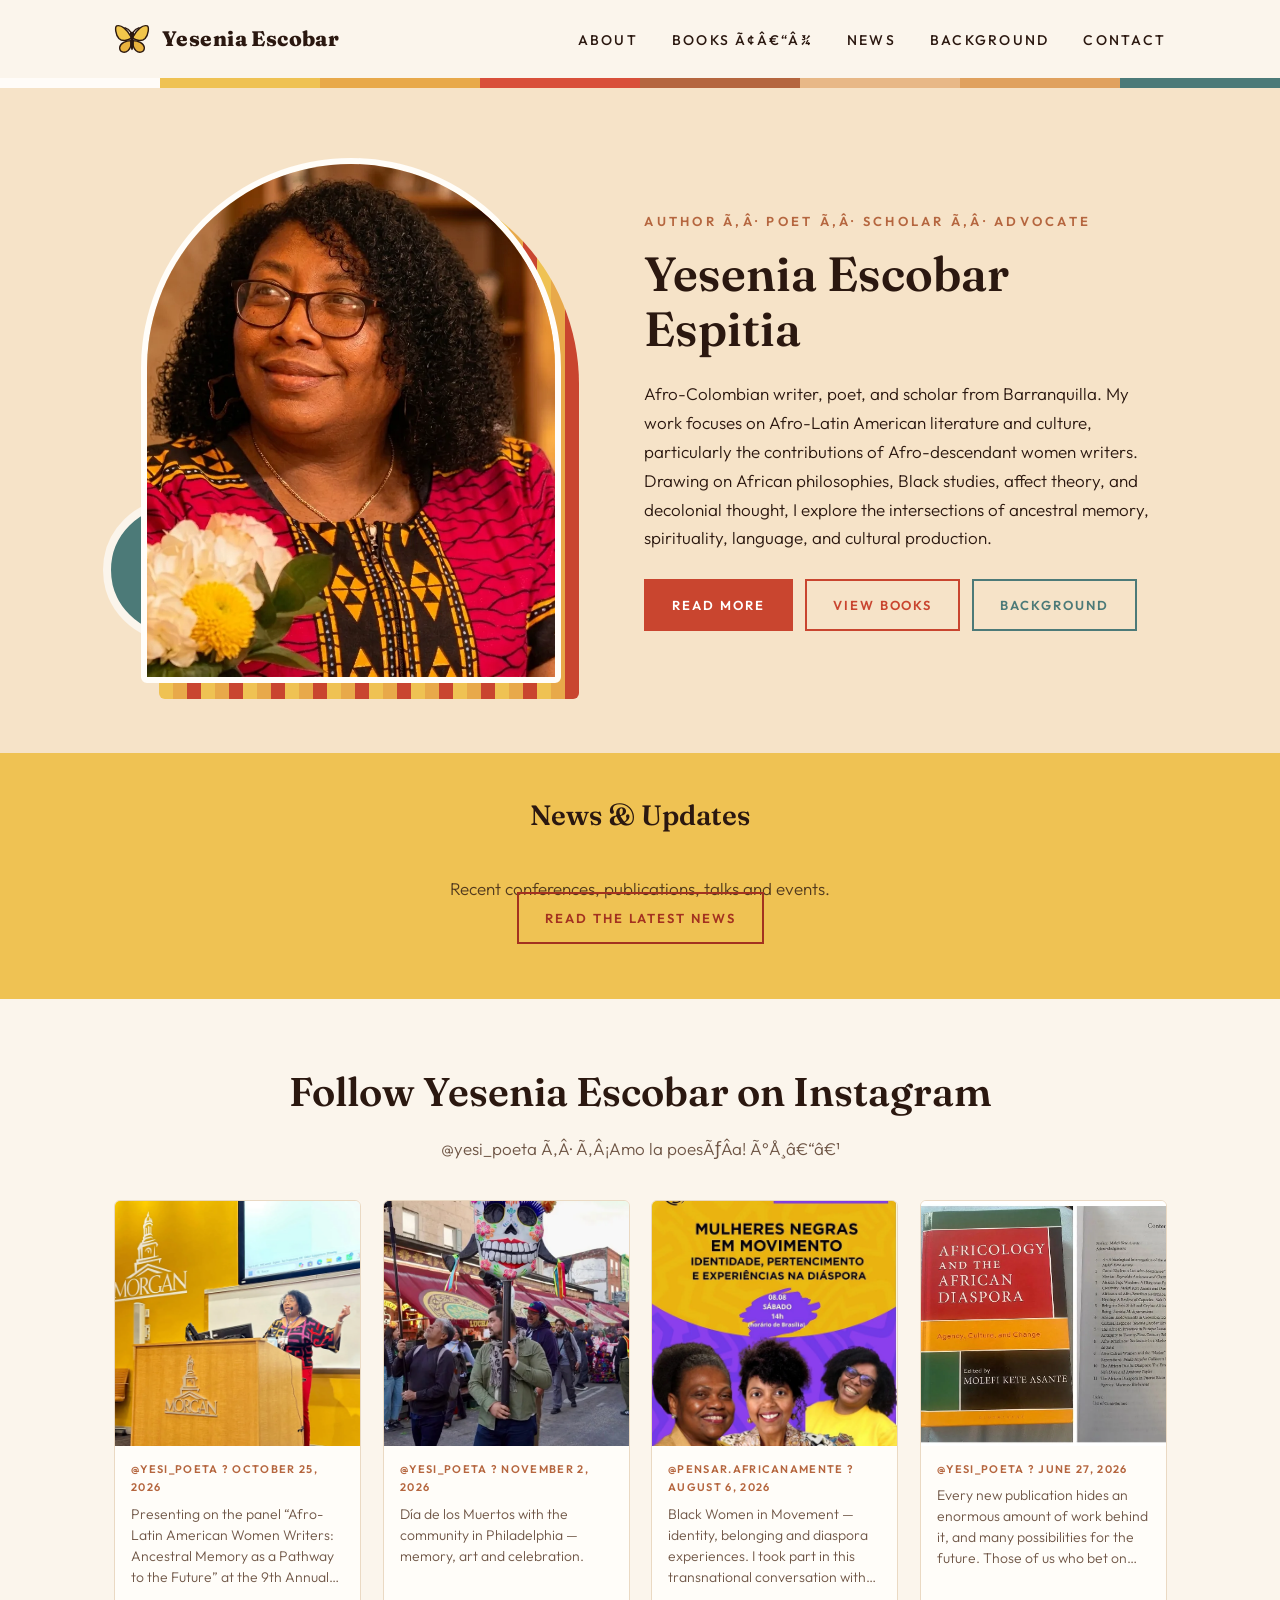
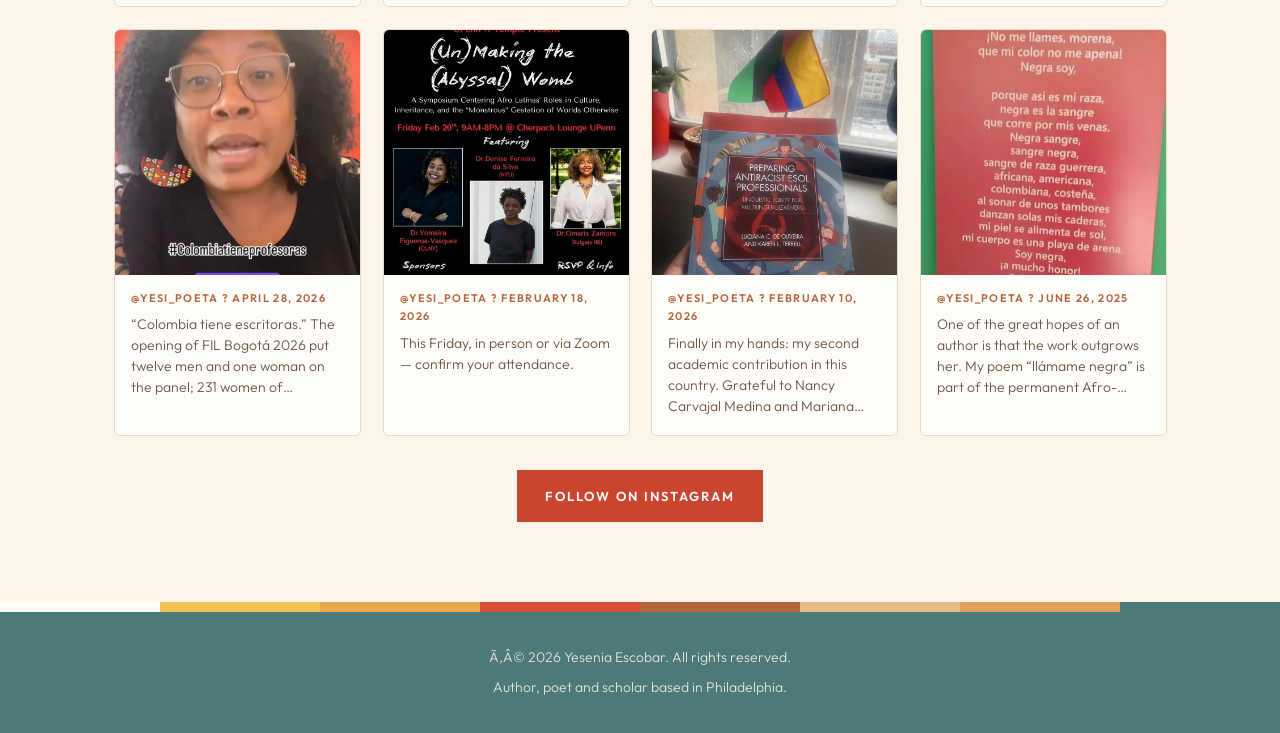
==== commit 25e02190: "Crop the Bryn Mawr poster tile in the News mosaic Replace the letterboxed poster with a 4:3 crop sho" ====
--- a/index.html
+++ b/index.html
@@ -3,21 +3,21 @@
 <head>
 <meta charset="utf-8">
 <meta name="viewport" content="width=device-width, initial-scale=1, viewport-fit=cover">
-<meta name="description" content="Yesenia Escobar Espitia â€” Afro-Colombian writer, poet, professor and lawyer. Author of Anoche soÃ±Ã© con cocodrilos, EnsueÃ±o negro del Ãfrica mÃ­a, Â¿DÃ³nde estÃ¡s, Masmelo? and MamÃ¡ AvÃ³.">
+<meta name="description" content="Yesenia Escobar Espitia Ã¢â‚¬â€ Afro-Colombian writer, poet, professor and lawyer. Author of Anoche soÃƒÂ±ÃƒÂ© con cocodrilos, EnsueÃƒÂ±o negro del ÃƒÂfrica mÃƒÂ­a, Ã‚Â¿DÃƒÂ³nde estÃƒÂ¡s, Masmelo? and MamÃƒÂ¡ AvÃƒÂ³.">
 <title>Yesenia Escobar | Author & Poet</title>
 <link href="https://fonts.googleapis.com/css2?family=Fraunces:ital,wght@0,400;0,600;0,800;1,400&family=Outfit:wght@300;400;500;600&display=swap" rel="stylesheet">
-<link rel="icon" href="assets/img/favicon.svg?v=9" type="image/svg+xml">
-<link rel="stylesheet" href="css/styles.css?v=9">
-<link rel="stylesheet" href="css/animations.css?v=9">
+<link rel="icon" href="assets/img/favicon.svg?v=10" type="image/svg+xml">
+<link rel="stylesheet" href="css/styles.css?v=10">
+<link rel="stylesheet" href="css/animations.css?v=10">
 </head>
 <body data-page="home">
 <div class="progress"></div>
 <header><div class="wrap bar">
 <a class="logo" href="index.html"><span class="bfly" aria-hidden="true"><svg viewBox="-1 -1 66 66" xmlns="http://www.w3.org/2000/svg"><g class="wing wing-l" stroke="#2b1810" stroke-width="2.6" stroke-linejoin="round"><path d="M30 28C24 15 12 5 4 8 0.5 10 1.5 24 8 31 14 37 24 35 30 31Z" fill="#f2c64b"/><path d="M30 35C21 35 11 39 9.5 47 8.5 56 18 59 25 53 29 49 31 41 30 35Z" fill="#e9b23e"/></g><g class="wing wing-r" stroke="#2b1810" stroke-width="2.6" stroke-linejoin="round"><path d="M34 28C40 15 52 5 60 8 63.5 10 62.5 24 56 31 50 37 40 35 34 31Z" fill="#f2c64b"/><path d="M34 35C43 35 53 39 54.5 47 55.5 56 46 59 39 53 35 49 33 41 34 35Z" fill="#e9b23e"/></g><ellipse cx="32" cy="38" rx="3.2" ry="14.5" fill="#2b1810"/><circle cx="32" cy="23" r="4.3" fill="#2b1810"/><path d="M30.5 20.5C27 15 23 12.5 19.5 11.5M33.5 20.5C37 15 41 12.5 44.5 11.5" fill="none" stroke="#2b1810" stroke-width="2.6" stroke-linecap="round"/></svg></span>Yesenia Escobar</a>
-<button class="burger" id="burger" aria-label="Menu" aria-expanded="false">â˜°</button>
+<button class="burger" id="burger" aria-label="Menu" aria-expanded="false">Ã¢ËœÂ°</button>
 <nav id="nav"><ul>
 <li><a href="about.html" data-r="about">About</a></li>
-<li class="dd"><a href="books.html" data-r="books">Books â–¾</a><ul id="ddl"></ul></li>
+<li class="dd"><a href="books.html" data-r="books">Books Ã¢â€“Â¾</a><ul id="ddl"></ul></li>
 <li><a href="news.html" data-r="news">News</a></li>
 <li><a href="profiles.html" data-r="profiles">Background</a></li>
 <li><a href="contact.html" data-r="contact">Contact</a></li>
@@ -25,14 +25,14 @@
 <main id="app">
 <div class="wrap"><section class="hero">
 <div class="photo"><div class="pf"><img src="assets/img/profile.webp" alt="Portrait of Yesenia Escobar" width="1102" height="960"></div></div>
-<div><div class="kicker">Author Â· Poet Â· Scholar Â· Advocate</div><h1>Yesenia Escobar Espitia</h1><p>Afro-Colombian writer, poet, and scholar from Barranquilla. My work focuses on Afro-Latin American literature and culture, particularly the contributions of Afro-descendant women writers. Drawing on African philosophies, Black studies, affect theory, and decolonial thought, I explore the intersections of ancestral memory, spirituality, language, and cultural production.</p><div class="btns"><a class="btn solid" href="about.html">Read More</a><a class="btn" href="books.html">View Books</a><a class="btn green" href="profiles.html">Background</a></div></div>
+<div><div class="kicker">Author Ã‚Â· Poet Ã‚Â· Scholar Ã‚Â· Advocate</div><h1>Yesenia Escobar Espitia</h1><p>Afro-Colombian writer, poet, and scholar from Barranquilla. My work focuses on Afro-Latin American literature and culture, particularly the contributions of Afro-descendant women writers. Drawing on African philosophies, Black studies, affect theory, and decolonial thought, I explore the intersections of ancestral memory, spirituality, language, and cultural production.</p><div class="btns"><a class="btn solid" href="about.html">Read More</a><a class="btn" href="books.html">View Books</a><a class="btn green" href="profiles.html">Background</a></div></div>
 </section></div>
 <section class="band"><div class="wrap"><h2>News &amp; Updates</h2><p>Recent conferences, publications, talks and events.</p><a class="btn" href="news.html">Read the Latest News</a></div></section>
-<section class="insta"><div class="wrap"><h2>Follow Yesenia Escobar on Instagram</h2><span class="handle">@yesi_poeta Â· Â¡Amo la poesÃ­a! ðŸ–‹</span><div class="ig-grid" id="ig"></div><div class="btns" style="justify-content:center;margin-top:34px"><a class="btn solid" href="https://www.instagram.com/yesi_poeta/">Follow on Instagram</a></div></div></section>
+<section class="insta"><div class="wrap"><h2>Follow Yesenia Escobar on Instagram</h2><span class="handle">@yesi_poeta Ã‚Â· Ã‚Â¡Amo la poesÃƒÂ­a! Ã°Å¸â€“â€¹</span><div class="ig-grid" id="ig"></div><div class="btns" style="justify-content:center;margin-top:34px"><a class="btn solid" href="https://www.instagram.com/yesi_poeta/">Follow on Instagram</a></div></div></section>
 </main>
-<footer><div class="wrap"><span>Â© 2026 Yesenia Escobar. All rights reserved.</span><span>Author, poet and scholar based in Philadelphia.</span></div></footer>
-<script src="js/data.js?v=9"></script>
-<script src="js/animations.js?v=9"></script>
-<script src="js/main.js?v=9"></script>
+<footer><div class="wrap"><span>Ã‚Â© 2026 Yesenia Escobar. All rights reserved.</span><span>Author, poet and scholar based in Philadelphia.</span></div></footer>
+<script src="js/data.js?v=10"></script>
+<script src="js/animations.js?v=10"></script>
+<script src="js/main.js?v=10"></script>
 </body>
 </html>
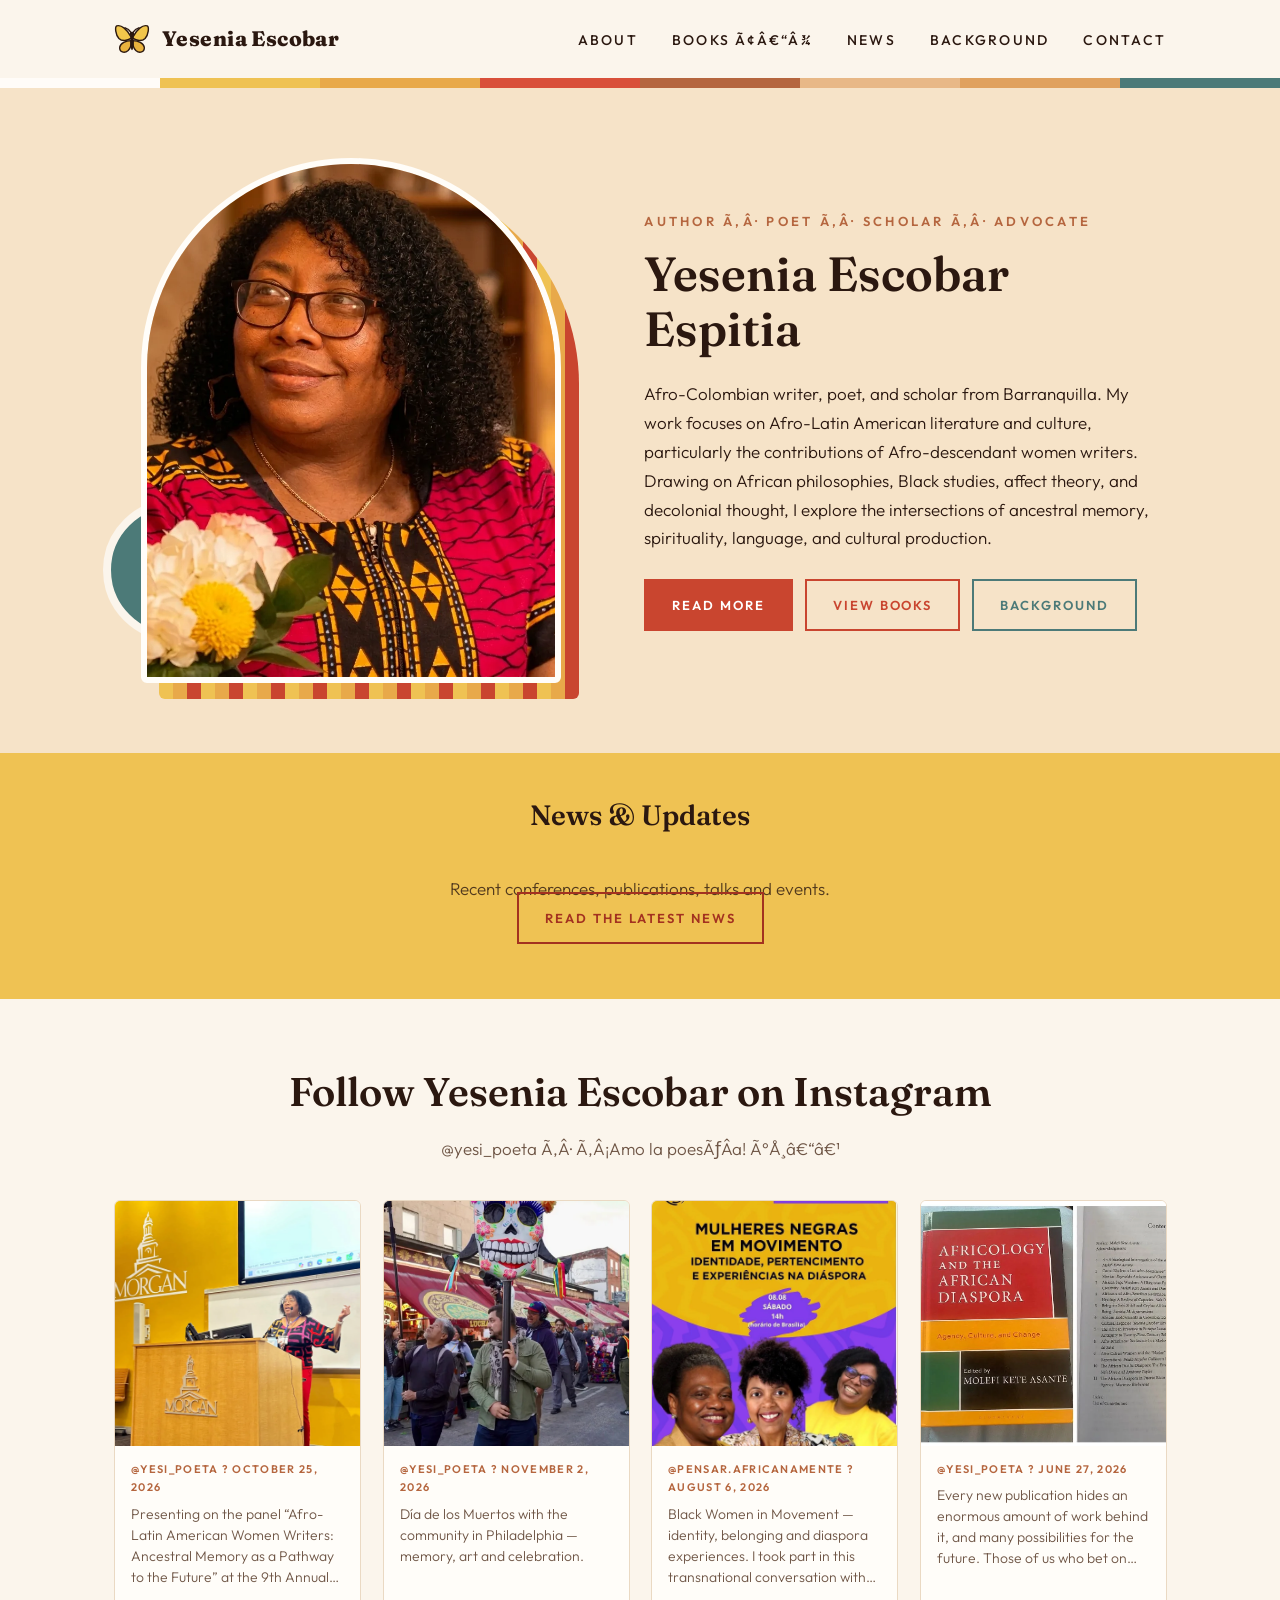
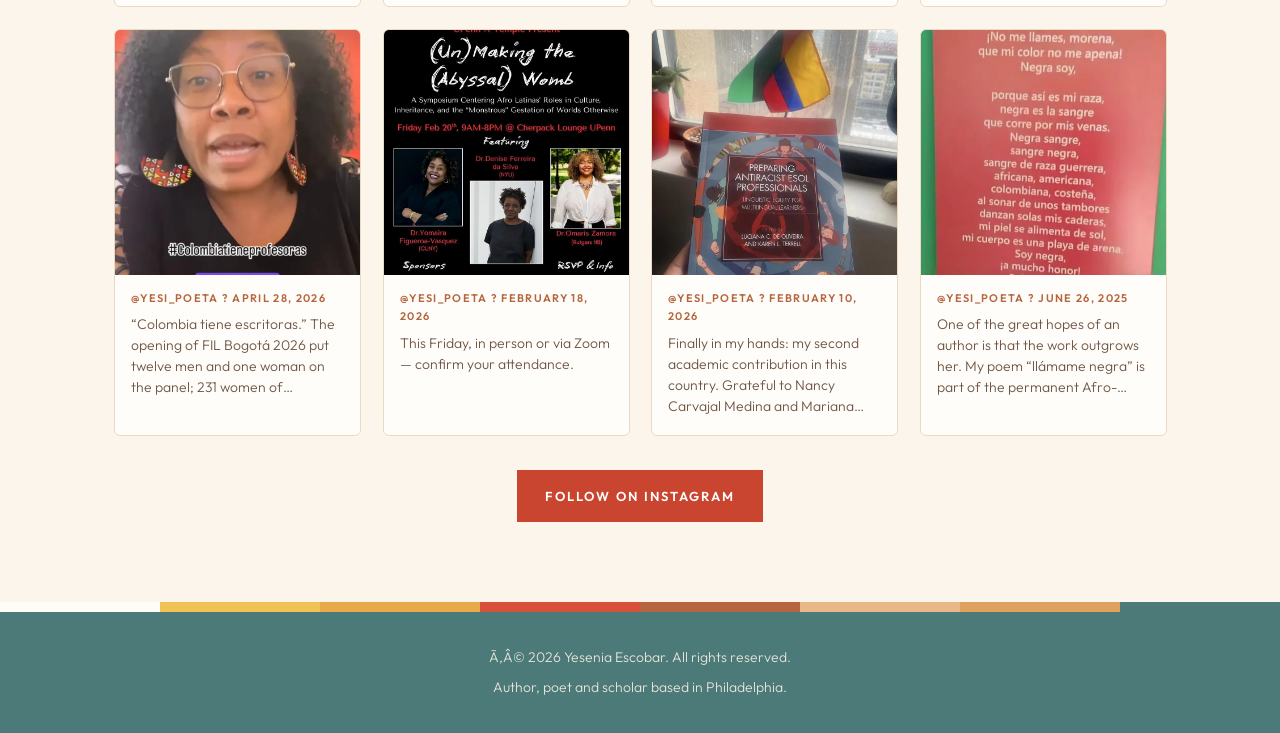
==== commit c2f2f382: "Use the corrected Bryn Mawr poster at its natural size Show the poster uncropped and stretch the tal" ====
--- a/index.html
+++ b/index.html
@@ -6,9 +6,9 @@
 <meta name="description" content="Yesenia Escobar Espitia Ã¢â‚¬â€ Afro-Colombian writer, poet, professor and lawyer. Author of Anoche soÃƒÂ±ÃƒÂ© con cocodrilos, EnsueÃƒÂ±o negro del ÃƒÂfrica mÃƒÂ­a, Ã‚Â¿DÃƒÂ³nde estÃƒÂ¡s, Masmelo? and MamÃƒÂ¡ AvÃƒÂ³.">
 <title>Yesenia Escobar | Author & Poet</title>
 <link href="https://fonts.googleapis.com/css2?family=Fraunces:ital,wght@0,400;0,600;0,800;1,400&family=Outfit:wght@300;400;500;600&display=swap" rel="stylesheet">
-<link rel="icon" href="assets/img/favicon.svg?v=10" type="image/svg+xml">
-<link rel="stylesheet" href="css/styles.css?v=10">
-<link rel="stylesheet" href="css/animations.css?v=10">
+<link rel="icon" href="assets/img/favicon.svg?v=11" type="image/svg+xml">
+<link rel="stylesheet" href="css/styles.css?v=11">
+<link rel="stylesheet" href="css/animations.css?v=11">
 </head>
 <body data-page="home">
 <div class="progress"></div>
@@ -31,8 +31,8 @@
 <section class="insta"><div class="wrap"><h2>Follow Yesenia Escobar on Instagram</h2><span class="handle">@yesi_poeta Ã‚Â· Ã‚Â¡Amo la poesÃƒÂ­a! Ã°Å¸â€“â€¹</span><div class="ig-grid" id="ig"></div><div class="btns" style="justify-content:center;margin-top:34px"><a class="btn solid" href="https://www.instagram.com/yesi_poeta/">Follow on Instagram</a></div></div></section>
 </main>
 <footer><div class="wrap"><span>Ã‚Â© 2026 Yesenia Escobar. All rights reserved.</span><span>Author, poet and scholar based in Philadelphia.</span></div></footer>
-<script src="js/data.js?v=10"></script>
-<script src="js/animations.js?v=10"></script>
-<script src="js/main.js?v=10"></script>
+<script src="js/data.js?v=11"></script>
+<script src="js/animations.js?v=11"></script>
+<script src="js/main.js?v=11"></script>
 </body>
 </html>
--- a/css/styles.css
+++ b/css/styles.css
@@ -170,8 +170,11 @@
 .news-gallery.n2 figure,.news-gallery.n3 figure{aspect-ratio:4/3}
 .news-gallery.n3 figure:first-child{grid-column:1/-1;aspect-ratio:2/1}
 .news-gallery.n3 figure:first-child img{object-position:center top}
+.news-gallery.matched figure{aspect-ratio:auto}
+.news-gallery.matched figure img{height:100%}
+.news-gallery.matched figure.natural img{height:auto}
 .news-gallery figure.fit img{object-fit:contain;background:#fff}
 .news-gallery figure.portrait img{object-position:center top}
 .caption{font-size:13px;line-height:1.55;color:var(--muted);margin:12px 0 0;border-left:3px solid var(--ochre);padding-left:12px}
 @media(max-width:860px){.panel-cols{grid-template-columns:1fr;gap:26px}.news-item{padding:34px 0}}
-@media(max-width:600px){.news-gallery.n2,.news-gallery.n3{grid-template-columns:1fr}.news-gallery.n3 figure:first-child{grid-column:auto;aspect-ratio:4/3}}
+@media(max-width:600px){.news-gallery.n2,.news-gallery.n3{grid-template-columns:1fr}.news-gallery.n3 figure:first-child{grid-column:auto;aspect-ratio:4/3}.news-gallery.matched figure:not(.natural){aspect-ratio:4/3}}
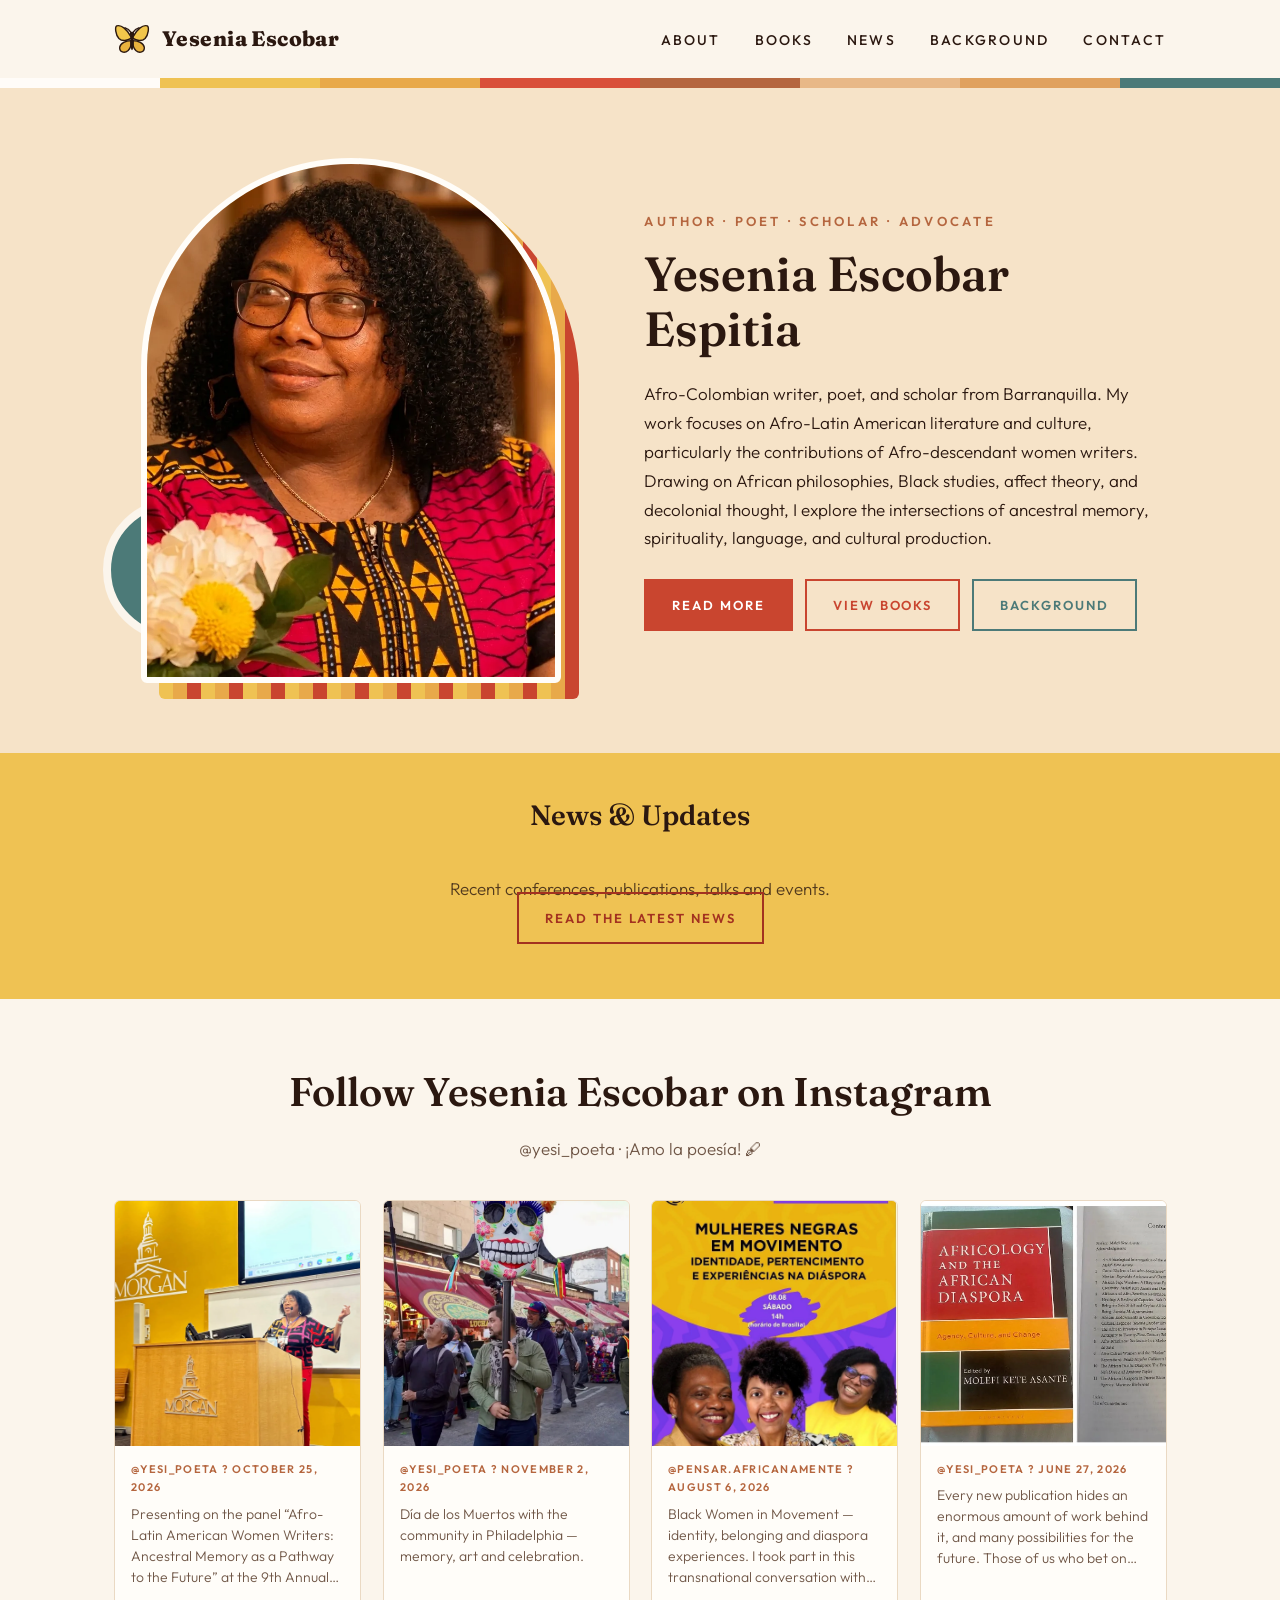
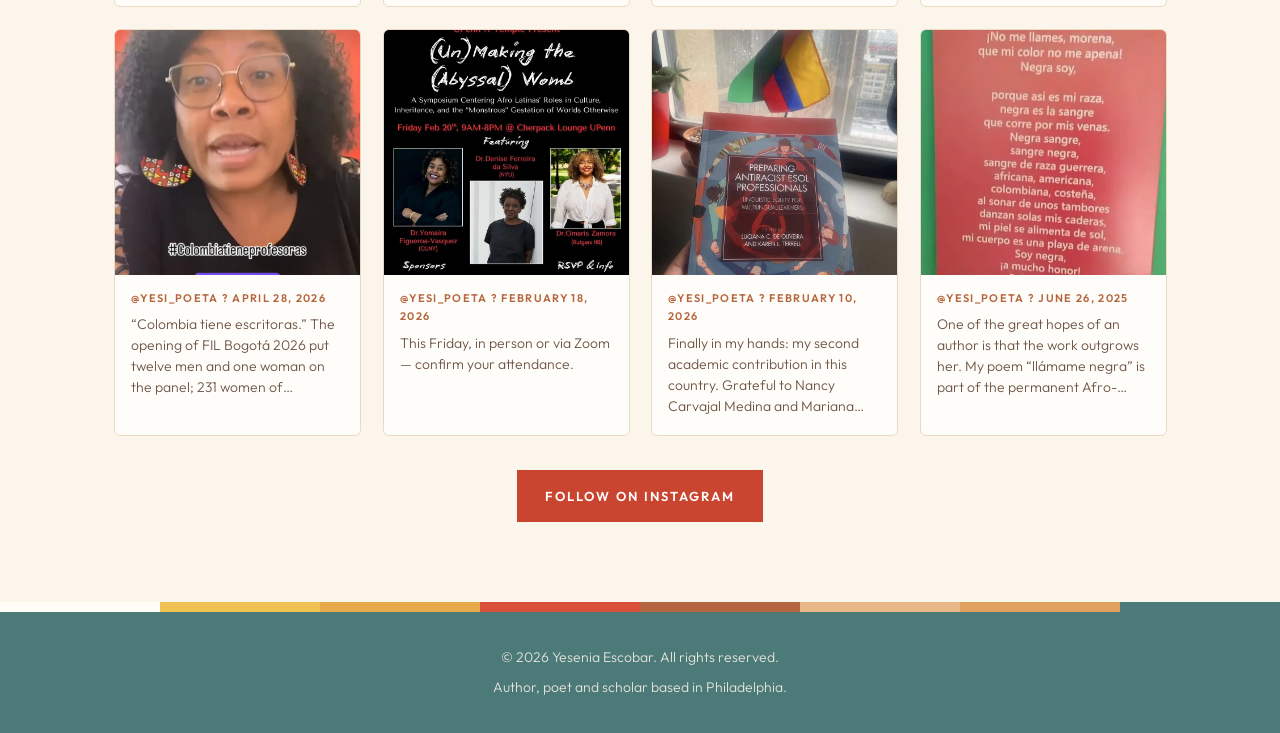
==== commit 171d3f6c: "Show only Books in the navbar and repair HTML text encoding Remove the dropdown arrow from the Books" ====
--- a/index.html
+++ b/index.html
@@ -3,7 +3,7 @@
 <head>
 <meta charset="utf-8">
 <meta name="viewport" content="width=device-width, initial-scale=1, viewport-fit=cover">
-<meta name="description" content="Yesenia Escobar Espitia Ã¢â‚¬â€ Afro-Colombian writer, poet, professor and lawyer. Author of Anoche soÃƒÂ±ÃƒÂ© con cocodrilos, EnsueÃƒÂ±o negro del ÃƒÂfrica mÃƒÂ­a, Ã‚Â¿DÃƒÂ³nde estÃƒÂ¡s, Masmelo? and MamÃƒÂ¡ AvÃƒÂ³.">
+<meta name="description" content="Yesenia Escobar Espitia — Afro-Colombian writer, poet, professor and lawyer. Author of Anoche soñé con cocodrilos, Ensueño negro del África mía, ¿Dónde estás, Masmelo? and Mamá Avó.">
 <title>Yesenia Escobar | Author & Poet</title>
 <link href="https://fonts.googleapis.com/css2?family=Fraunces:ital,wght@0,400;0,600;0,800;1,400&family=Outfit:wght@300;400;500;600&display=swap" rel="stylesheet">
 <link rel="icon" href="assets/img/favicon.svg?v=11" type="image/svg+xml">
@@ -14,10 +14,10 @@
 <div class="progress"></div>
 <header><div class="wrap bar">
 <a class="logo" href="index.html"><span class="bfly" aria-hidden="true"><svg viewBox="-1 -1 66 66" xmlns="http://www.w3.org/2000/svg"><g class="wing wing-l" stroke="#2b1810" stroke-width="2.6" stroke-linejoin="round"><path d="M30 28C24 15 12 5 4 8 0.5 10 1.5 24 8 31 14 37 24 35 30 31Z" fill="#f2c64b"/><path d="M30 35C21 35 11 39 9.5 47 8.5 56 18 59 25 53 29 49 31 41 30 35Z" fill="#e9b23e"/></g><g class="wing wing-r" stroke="#2b1810" stroke-width="2.6" stroke-linejoin="round"><path d="M34 28C40 15 52 5 60 8 63.5 10 62.5 24 56 31 50 37 40 35 34 31Z" fill="#f2c64b"/><path d="M34 35C43 35 53 39 54.5 47 55.5 56 46 59 39 53 35 49 33 41 34 35Z" fill="#e9b23e"/></g><ellipse cx="32" cy="38" rx="3.2" ry="14.5" fill="#2b1810"/><circle cx="32" cy="23" r="4.3" fill="#2b1810"/><path d="M30.5 20.5C27 15 23 12.5 19.5 11.5M33.5 20.5C37 15 41 12.5 44.5 11.5" fill="none" stroke="#2b1810" stroke-width="2.6" stroke-linecap="round"/></svg></span>Yesenia Escobar</a>
-<button class="burger" id="burger" aria-label="Menu" aria-expanded="false">Ã¢ËœÂ°</button>
+<button class="burger" id="burger" aria-label="Menu" aria-expanded="false">☰</button>
 <nav id="nav"><ul>
 <li><a href="about.html" data-r="about">About</a></li>
-<li class="dd"><a href="books.html" data-r="books">Books Ã¢â€“Â¾</a><ul id="ddl"></ul></li>
+<li class="dd"><a href="books.html" data-r="books">Books</a><ul id="ddl"></ul></li>
 <li><a href="news.html" data-r="news">News</a></li>
 <li><a href="profiles.html" data-r="profiles">Background</a></li>
 <li><a href="contact.html" data-r="contact">Contact</a></li>
@@ -25,12 +25,12 @@
 <main id="app">
 <div class="wrap"><section class="hero">
 <div class="photo"><div class="pf"><img src="assets/img/profile.webp" alt="Portrait of Yesenia Escobar" width="1102" height="960"></div></div>
-<div><div class="kicker">Author Ã‚Â· Poet Ã‚Â· Scholar Ã‚Â· Advocate</div><h1>Yesenia Escobar Espitia</h1><p>Afro-Colombian writer, poet, and scholar from Barranquilla. My work focuses on Afro-Latin American literature and culture, particularly the contributions of Afro-descendant women writers. Drawing on African philosophies, Black studies, affect theory, and decolonial thought, I explore the intersections of ancestral memory, spirituality, language, and cultural production.</p><div class="btns"><a class="btn solid" href="about.html">Read More</a><a class="btn" href="books.html">View Books</a><a class="btn green" href="profiles.html">Background</a></div></div>
+<div><div class="kicker">Author · Poet · Scholar · Advocate</div><h1>Yesenia Escobar Espitia</h1><p>Afro-Colombian writer, poet, and scholar from Barranquilla. My work focuses on Afro-Latin American literature and culture, particularly the contributions of Afro-descendant women writers. Drawing on African philosophies, Black studies, affect theory, and decolonial thought, I explore the intersections of ancestral memory, spirituality, language, and cultural production.</p><div class="btns"><a class="btn solid" href="about.html">Read More</a><a class="btn" href="books.html">View Books</a><a class="btn green" href="profiles.html">Background</a></div></div>
 </section></div>
 <section class="band"><div class="wrap"><h2>News &amp; Updates</h2><p>Recent conferences, publications, talks and events.</p><a class="btn" href="news.html">Read the Latest News</a></div></section>
-<section class="insta"><div class="wrap"><h2>Follow Yesenia Escobar on Instagram</h2><span class="handle">@yesi_poeta Ã‚Â· Ã‚Â¡Amo la poesÃƒÂ­a! Ã°Å¸â€“â€¹</span><div class="ig-grid" id="ig"></div><div class="btns" style="justify-content:center;margin-top:34px"><a class="btn solid" href="https://www.instagram.com/yesi_poeta/">Follow on Instagram</a></div></div></section>
+<section class="insta"><div class="wrap"><h2>Follow Yesenia Escobar on Instagram</h2><span class="handle">@yesi_poeta · ¡Amo la poesía! 🖋</span><div class="ig-grid" id="ig"></div><div class="btns" style="justify-content:center;margin-top:34px"><a class="btn solid" href="https://www.instagram.com/yesi_poeta/">Follow on Instagram</a></div></div></section>
 </main>
-<footer><div class="wrap"><span>Ã‚Â© 2026 Yesenia Escobar. All rights reserved.</span><span>Author, poet and scholar based in Philadelphia.</span></div></footer>
+<footer><div class="wrap"><span>© 2026 Yesenia Escobar. All rights reserved.</span><span>Author, poet and scholar based in Philadelphia.</span></div></footer>
 <script src="js/data.js?v=11"></script>
 <script src="js/animations.js?v=11"></script>
 <script src="js/main.js?v=11"></script>
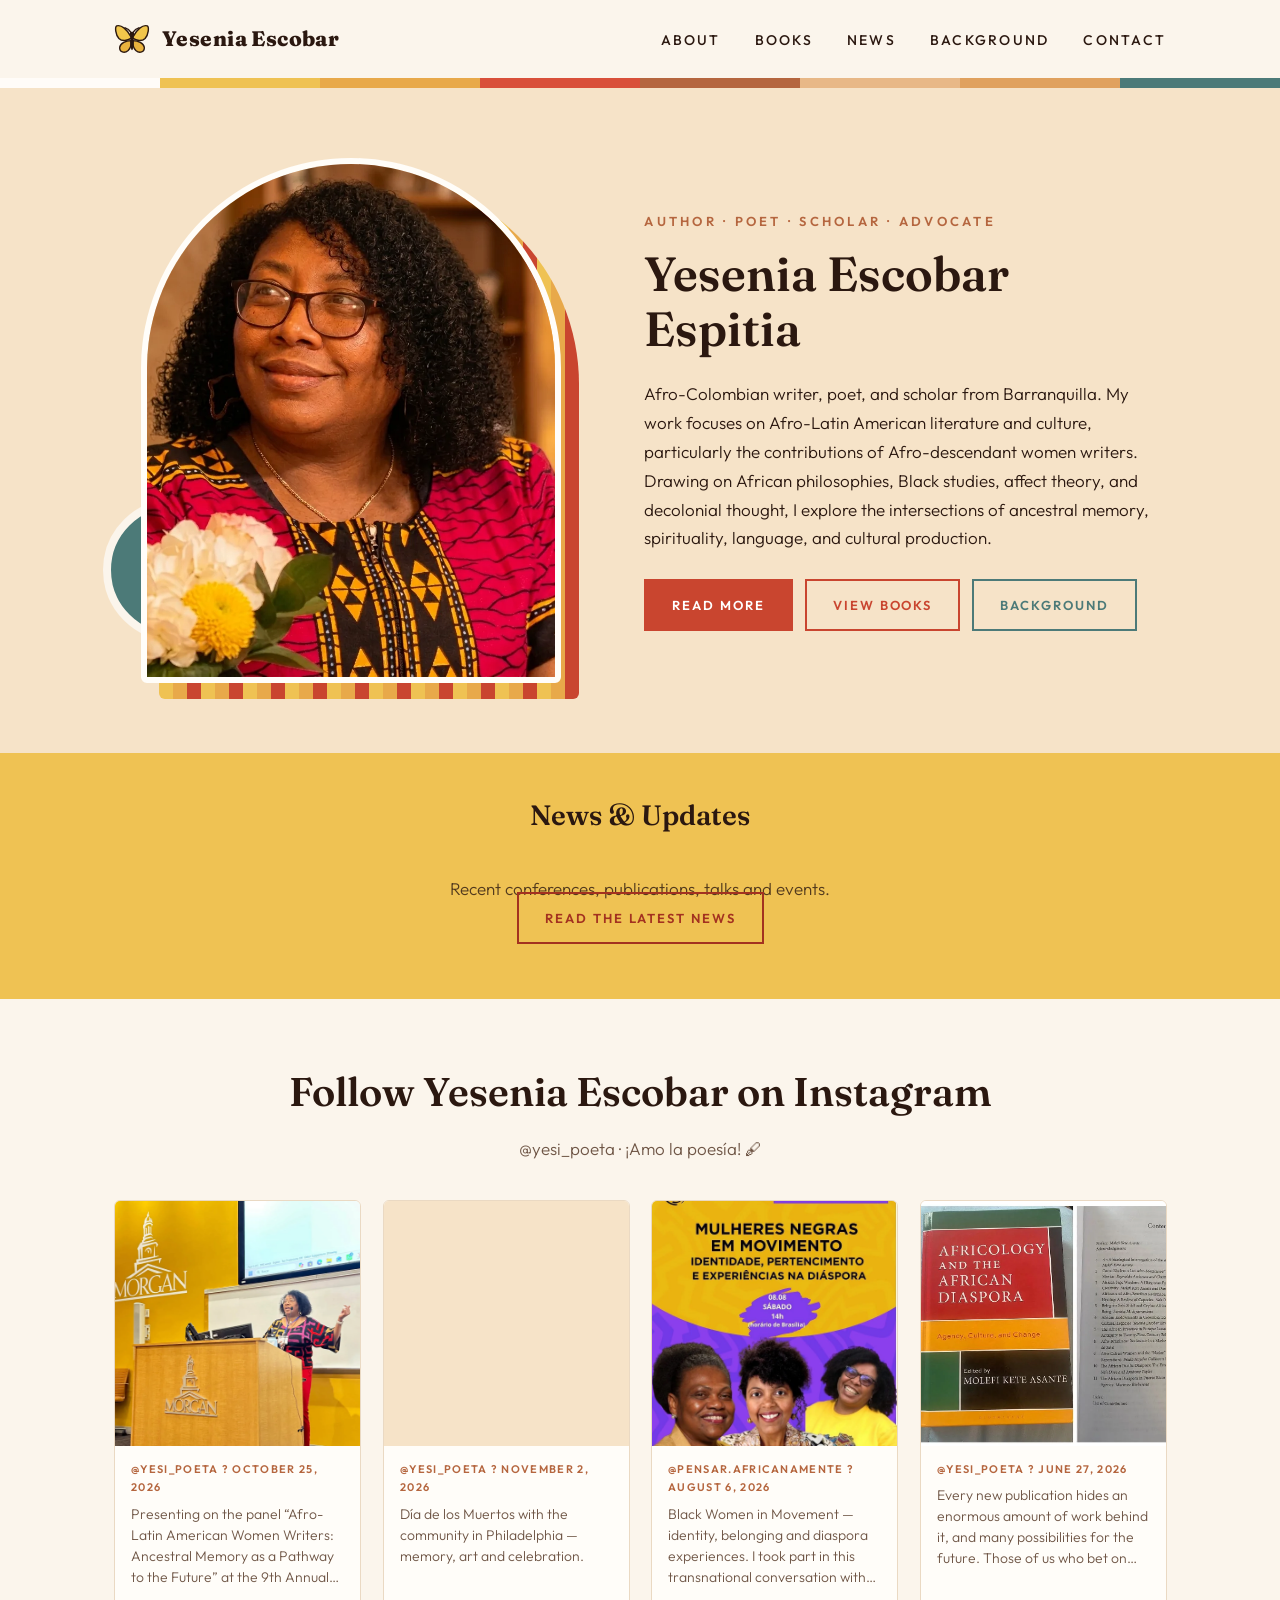
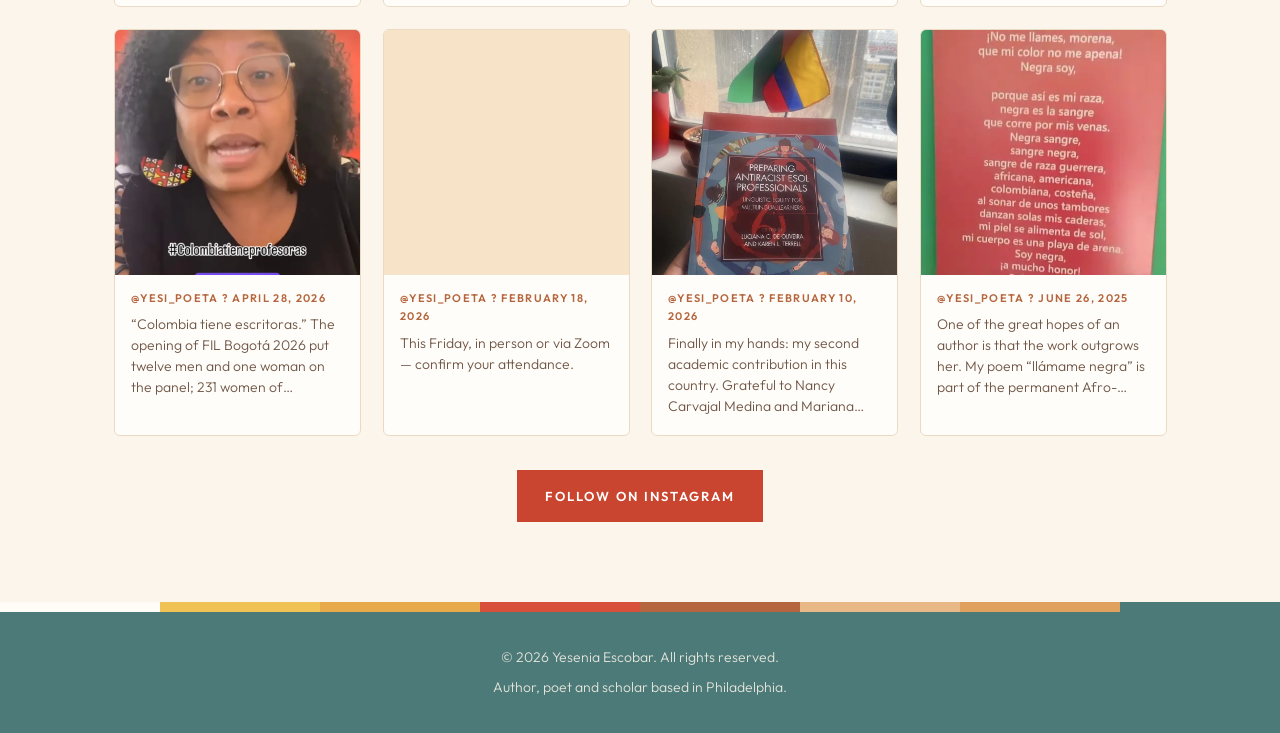
==== commit ac2ff164: "Fill the Masmelo and Mama Avo cover tiles with matching colors Sample the Masmelo artwork (sky blue " ====
--- a/index.html
+++ b/index.html
@@ -6,9 +6,9 @@
 <meta name="description" content="Yesenia Escobar Espitia — Afro-Colombian writer, poet, professor and lawyer. Author of Anoche soñé con cocodrilos, Ensueño negro del África mía, ¿Dónde estás, Masmelo? and Mamá Avó.">
 <title>Yesenia Escobar | Author & Poet</title>
 <link href="https://fonts.googleapis.com/css2?family=Fraunces:ital,wght@0,400;0,600;0,800;1,400&family=Outfit:wght@300;400;500;600&display=swap" rel="stylesheet">
-<link rel="icon" href="assets/img/favicon.svg?v=11" type="image/svg+xml">
-<link rel="stylesheet" href="css/styles.css?v=11">
-<link rel="stylesheet" href="css/animations.css?v=11">
+<link rel="icon" href="assets/img/favicon.svg?v=12" type="image/svg+xml">
+<link rel="stylesheet" href="css/styles.css?v=12">
+<link rel="stylesheet" href="css/animations.css?v=12">
 </head>
 <body data-page="home">
 <div class="progress"></div>
@@ -31,8 +31,8 @@
 <section class="insta"><div class="wrap"><h2>Follow Yesenia Escobar on Instagram</h2><span class="handle">@yesi_poeta · ¡Amo la poesía! 🖋</span><div class="ig-grid" id="ig"></div><div class="btns" style="justify-content:center;margin-top:34px"><a class="btn solid" href="https://www.instagram.com/yesi_poeta/">Follow on Instagram</a></div></div></section>
 </main>
 <footer><div class="wrap"><span>© 2026 Yesenia Escobar. All rights reserved.</span><span>Author, poet and scholar based in Philadelphia.</span></div></footer>
-<script src="js/data.js?v=11"></script>
-<script src="js/animations.js?v=11"></script>
-<script src="js/main.js?v=11"></script>
+<script src="js/data.js?v=12"></script>
+<script src="js/animations.js?v=12"></script>
+<script src="js/main.js?v=12"></script>
 </body>
 </html>
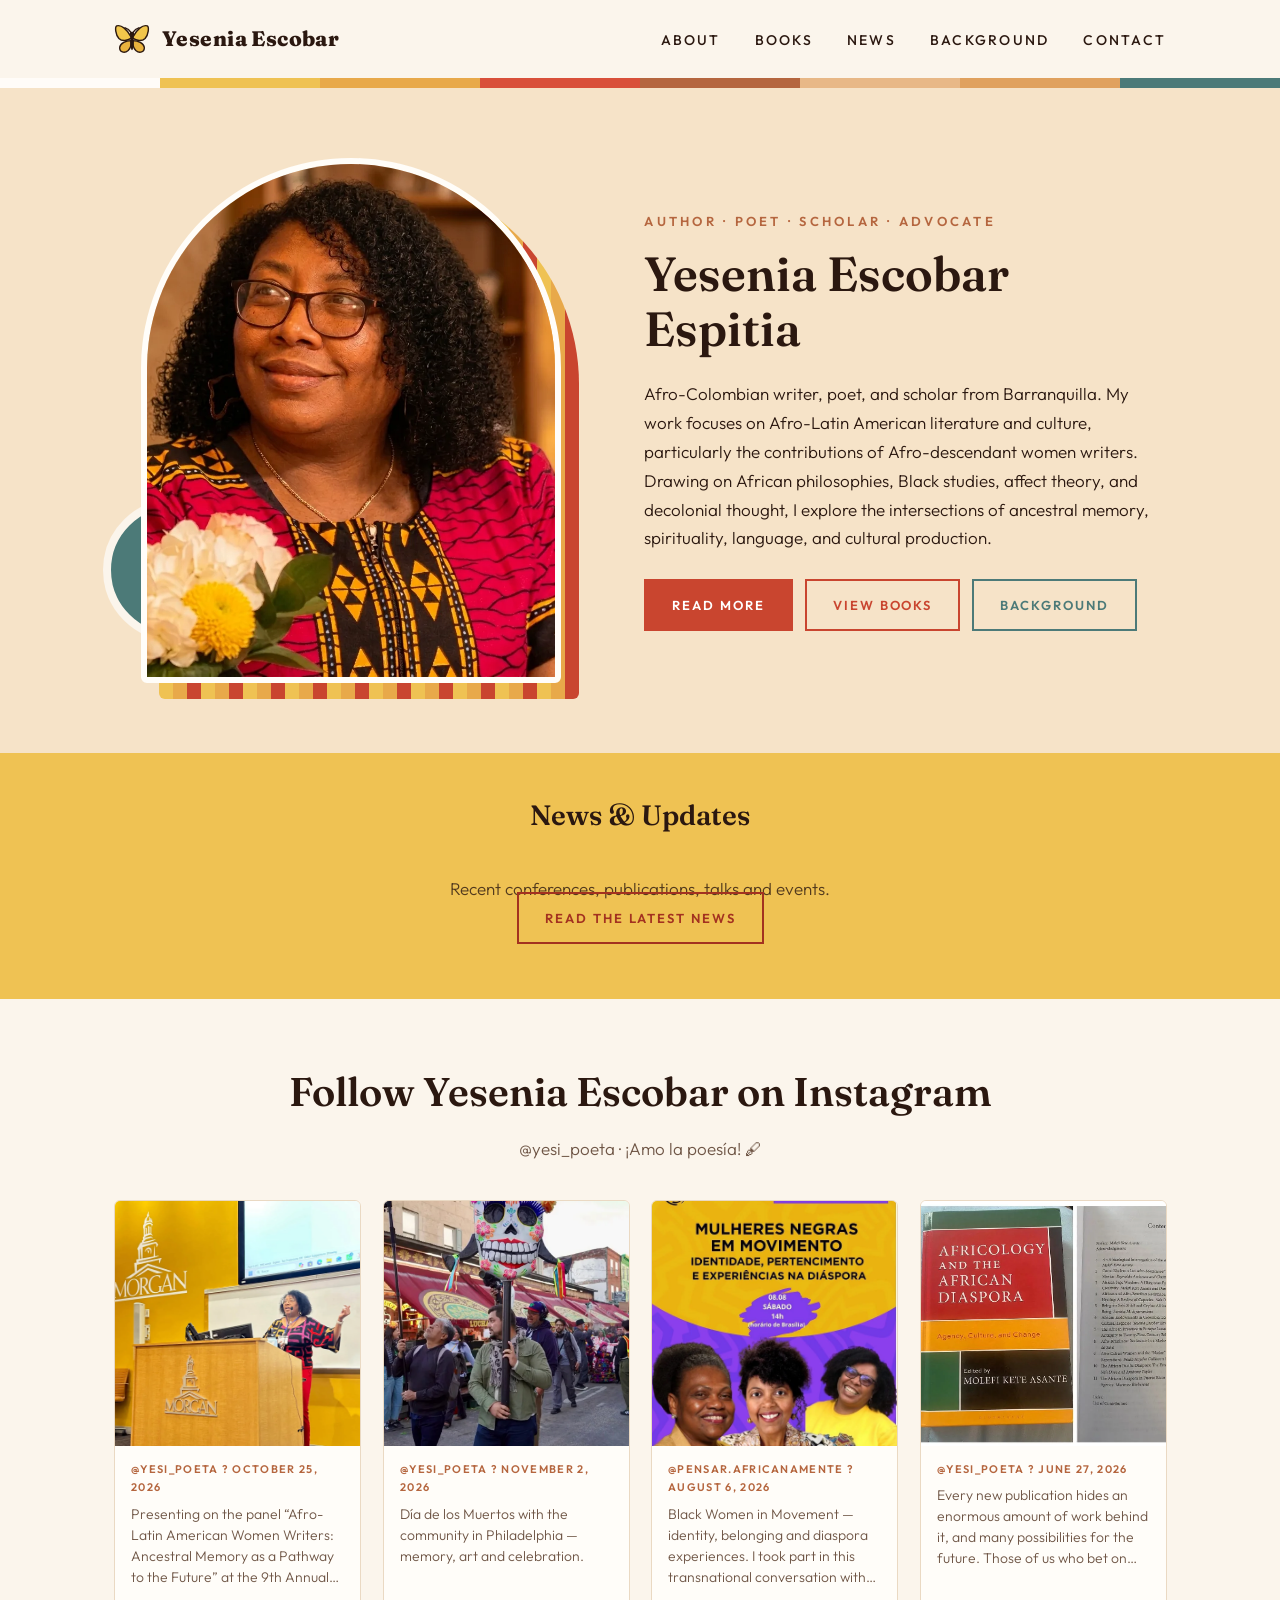
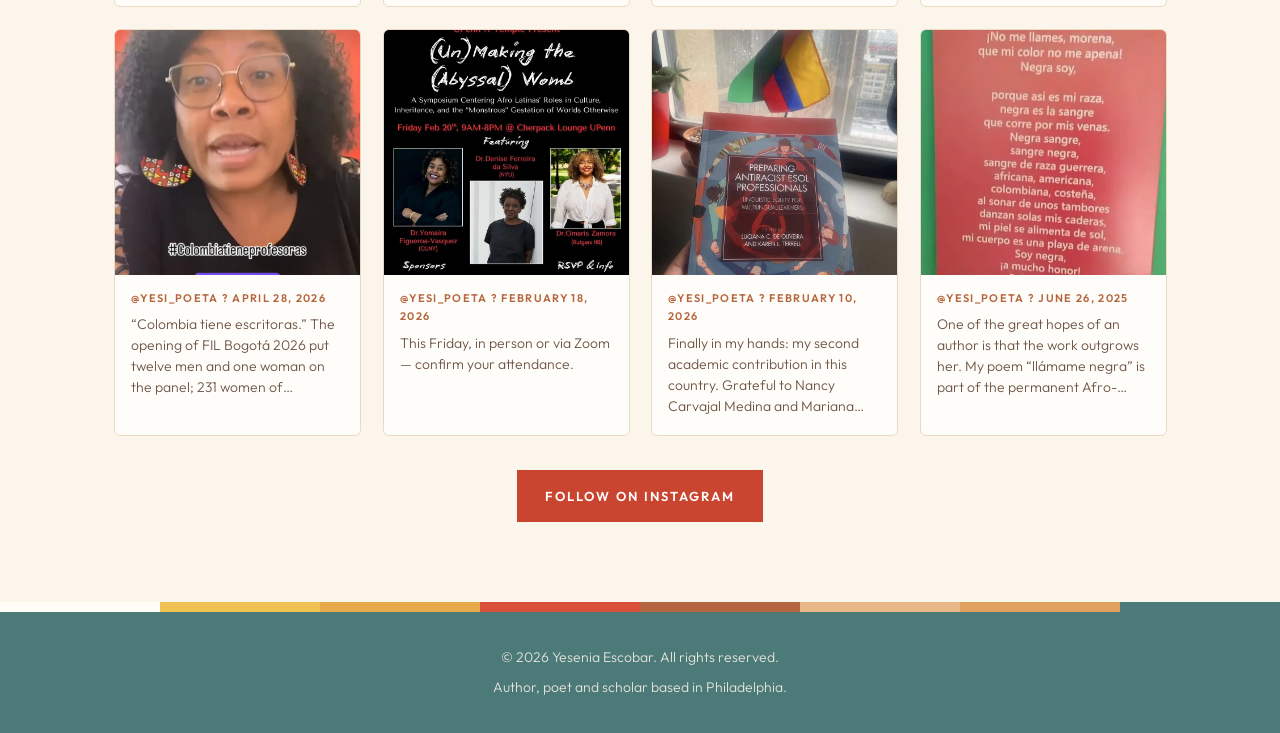
==== commit 604808a8: "Connect the contact form to Formspree Post the form to the Formspree endpoint via AJAX with a native" ====
--- a/index.html
+++ b/index.html
@@ -6,9 +6,9 @@
 <meta name="description" content="Yesenia Escobar Espitia — Afro-Colombian writer, poet, professor and lawyer. Author of Anoche soñé con cocodrilos, Ensueño negro del África mía, ¿Dónde estás, Masmelo? and Mamá Avó.">
 <title>Yesenia Escobar | Author & Poet</title>
 <link href="https://fonts.googleapis.com/css2?family=Fraunces:ital,wght@0,400;0,600;0,800;1,400&family=Outfit:wght@300;400;500;600&display=swap" rel="stylesheet">
-<link rel="icon" href="assets/img/favicon.svg?v=12" type="image/svg+xml">
-<link rel="stylesheet" href="css/styles.css?v=12">
-<link rel="stylesheet" href="css/animations.css?v=12">
+<link rel="icon" href="assets/img/favicon.svg?v=13" type="image/svg+xml">
+<link rel="stylesheet" href="css/styles.css?v=13">
+<link rel="stylesheet" href="css/animations.css?v=13">
 </head>
 <body data-page="home">
 <div class="progress"></div>
@@ -31,8 +31,8 @@
 <section class="insta"><div class="wrap"><h2>Follow Yesenia Escobar on Instagram</h2><span class="handle">@yesi_poeta · ¡Amo la poesía! 🖋</span><div class="ig-grid" id="ig"></div><div class="btns" style="justify-content:center;margin-top:34px"><a class="btn solid" href="https://www.instagram.com/yesi_poeta/">Follow on Instagram</a></div></div></section>
 </main>
 <footer><div class="wrap"><span>© 2026 Yesenia Escobar. All rights reserved.</span><span>Author, poet and scholar based in Philadelphia.</span></div></footer>
-<script src="js/data.js?v=12"></script>
-<script src="js/animations.js?v=12"></script>
-<script src="js/main.js?v=12"></script>
+<script src="js/data.js?v=13"></script>
+<script src="js/animations.js?v=13"></script>
+<script src="js/main.js?v=13"></script>
 </body>
 </html>
--- a/css/styles.css
+++ b/css/styles.css
@@ -109,6 +109,7 @@
 input,textarea{width:100%;padding:13px 14px;border:1px solid var(--line);background:var(--surface);color:var(--ink);font:inherit;margin-top:6px}
 input:focus,textarea:focus{outline:2px solid var(--terra)}
 .ok{color:var(--green);font-weight:500}
+.ok.error{color:var(--terra)}
 footer{background:var(--ink);color:var(--on-dark);padding:34px 0;text-align:center;font-size:14px}
 footer .wrap{display:flex;flex-direction:column;gap:6px;opacity:.85}
 @media(max-width:860px){.two,.post-n{grid-template-columns:1fr}.bgrid{grid-template-columns:1fr 1fr;gap:22px}}
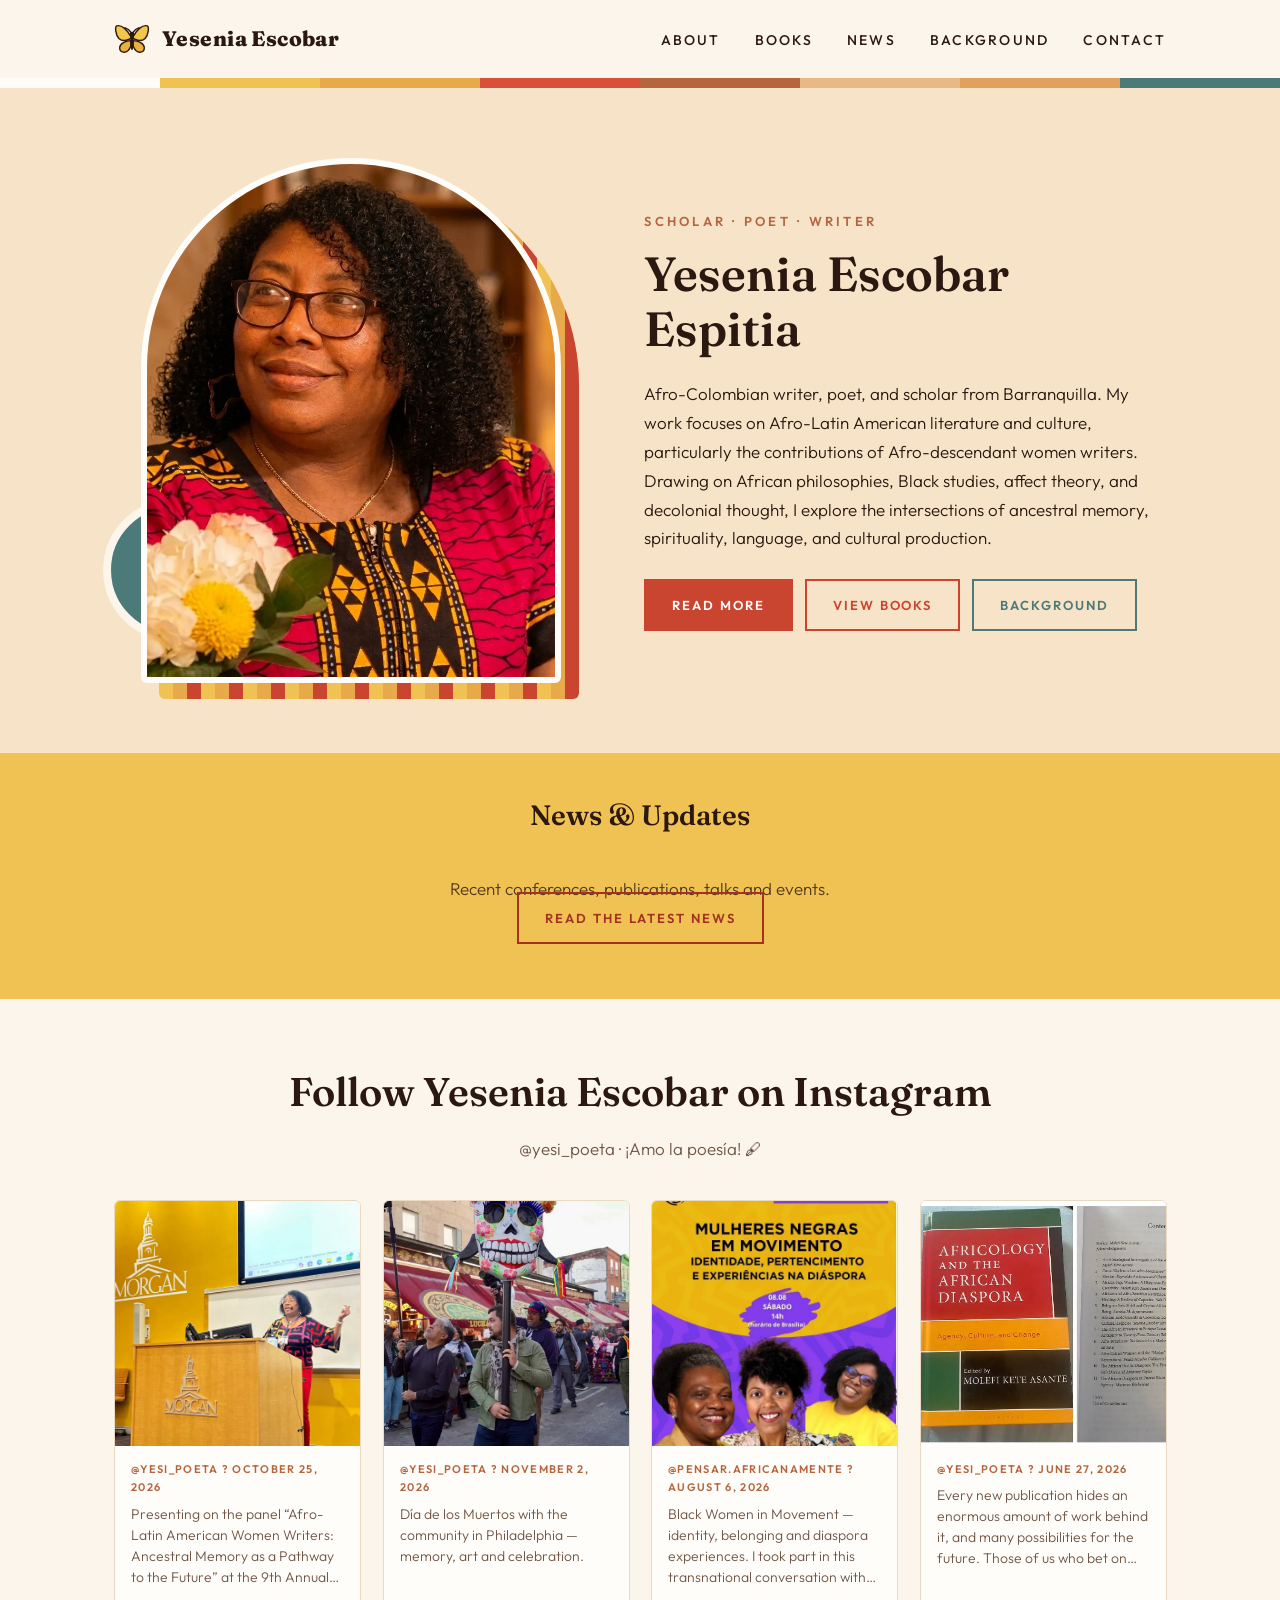
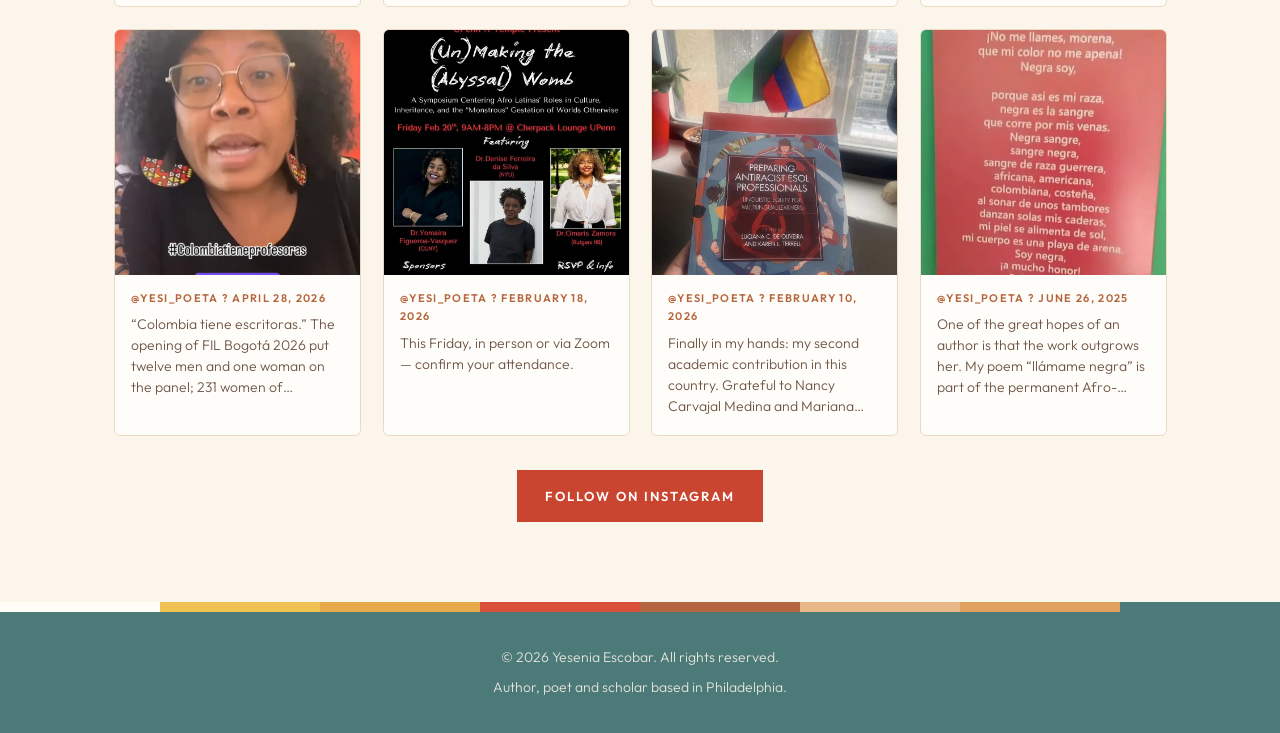
==== commit cdaa7531: "Update the home page tagline to Scholar, Poet, Writer" ====
--- a/index.html
+++ b/index.html
@@ -25,7 +25,7 @@
 <main id="app">
 <div class="wrap"><section class="hero">
 <div class="photo"><div class="pf"><img src="assets/img/profile.webp" alt="Portrait of Yesenia Escobar" width="1102" height="960"></div></div>
-<div><div class="kicker">Author · Poet · Scholar · Advocate</div><h1>Yesenia Escobar Espitia</h1><p>Afro-Colombian writer, poet, and scholar from Barranquilla. My work focuses on Afro-Latin American literature and culture, particularly the contributions of Afro-descendant women writers. Drawing on African philosophies, Black studies, affect theory, and decolonial thought, I explore the intersections of ancestral memory, spirituality, language, and cultural production.</p><div class="btns"><a class="btn solid" href="about.html">Read More</a><a class="btn" href="books.html">View Books</a><a class="btn green" href="profiles.html">Background</a></div></div>
+<div><div class="kicker">Scholar · Poet · Writer</div><h1>Yesenia Escobar Espitia</h1><p>Afro-Colombian writer, poet, and scholar from Barranquilla. My work focuses on Afro-Latin American literature and culture, particularly the contributions of Afro-descendant women writers. Drawing on African philosophies, Black studies, affect theory, and decolonial thought, I explore the intersections of ancestral memory, spirituality, language, and cultural production.</p><div class="btns"><a class="btn solid" href="about.html">Read More</a><a class="btn" href="books.html">View Books</a><a class="btn green" href="profiles.html">Background</a></div></div>
 </section></div>
 <section class="band"><div class="wrap"><h2>News &amp; Updates</h2><p>Recent conferences, publications, talks and events.</p><a class="btn" href="news.html">Read the Latest News</a></div></section>
 <section class="insta"><div class="wrap"><h2>Follow Yesenia Escobar on Instagram</h2><span class="handle">@yesi_poeta · ¡Amo la poesía! 🖋</span><div class="ig-grid" id="ig"></div><div class="btns" style="justify-content:center;margin-top:34px"><a class="btn solid" href="https://www.instagram.com/yesi_poeta/">Follow on Instagram</a></div></div></section>
